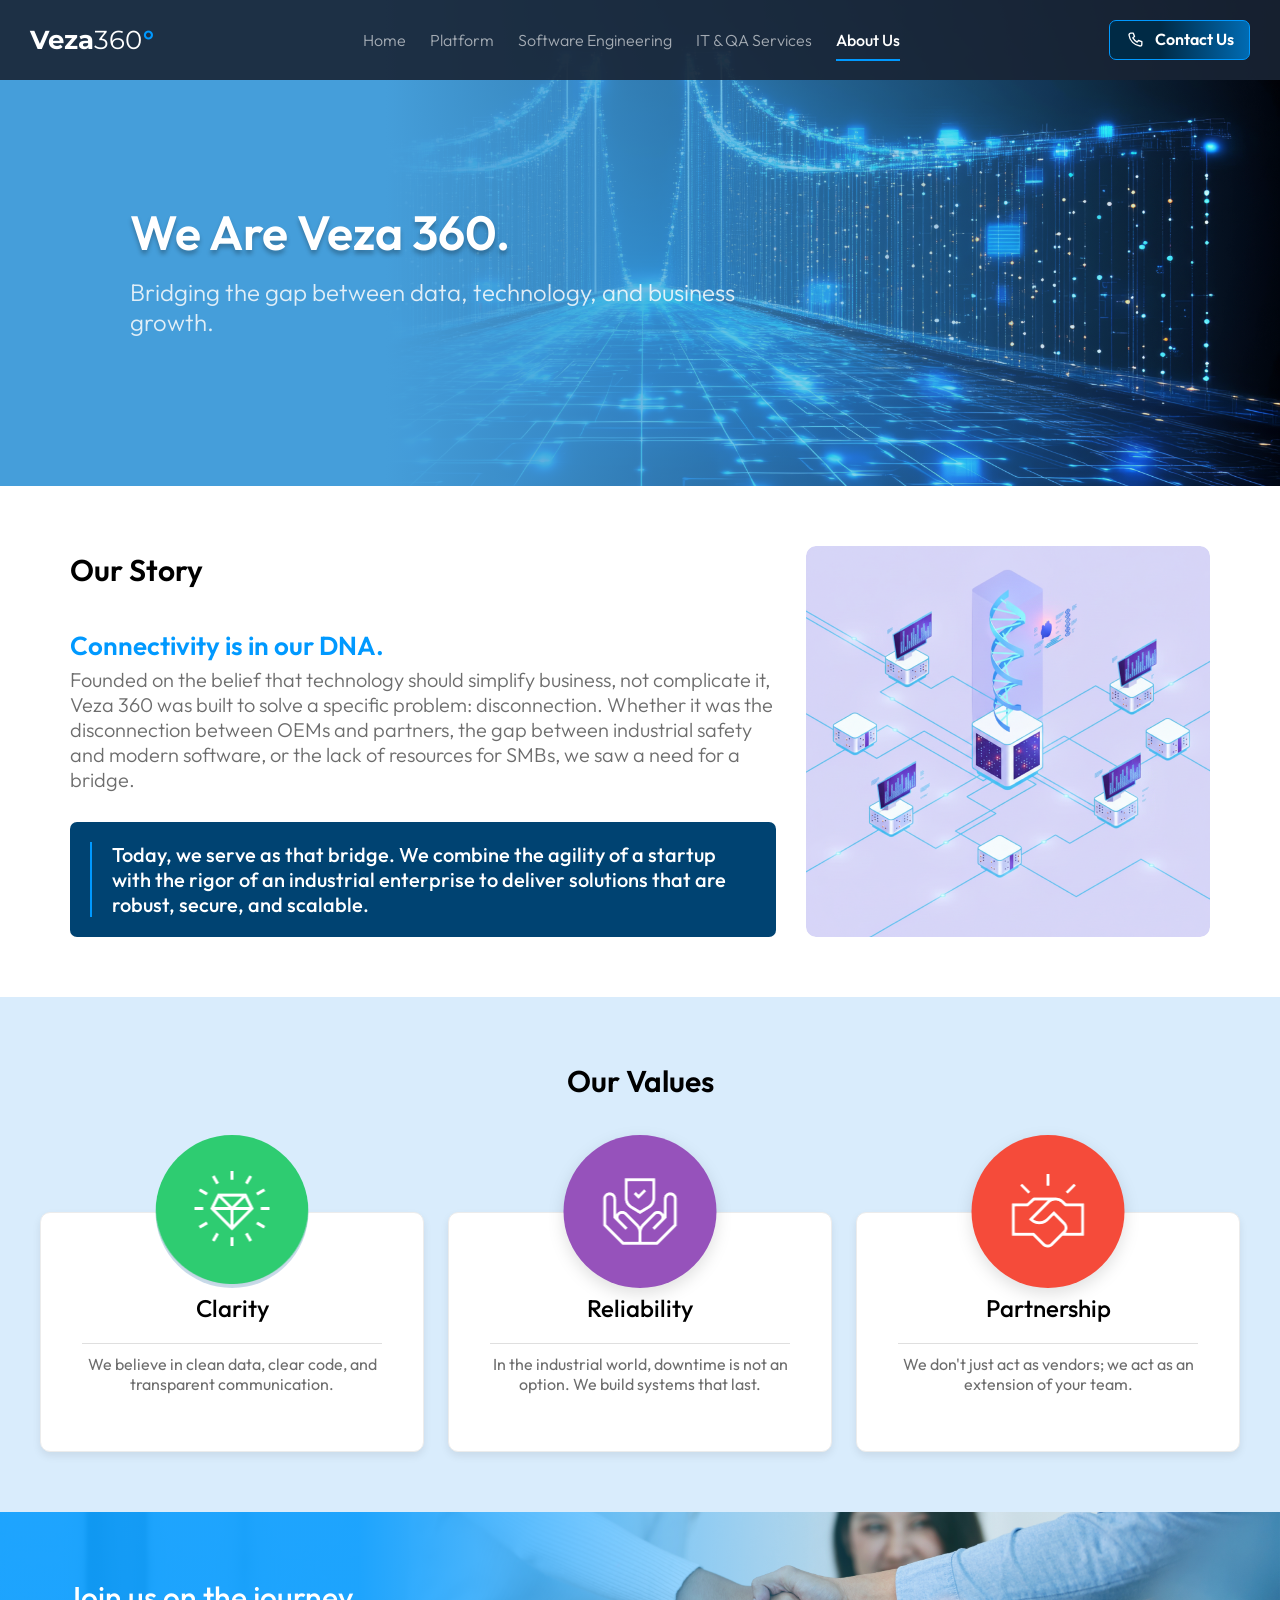
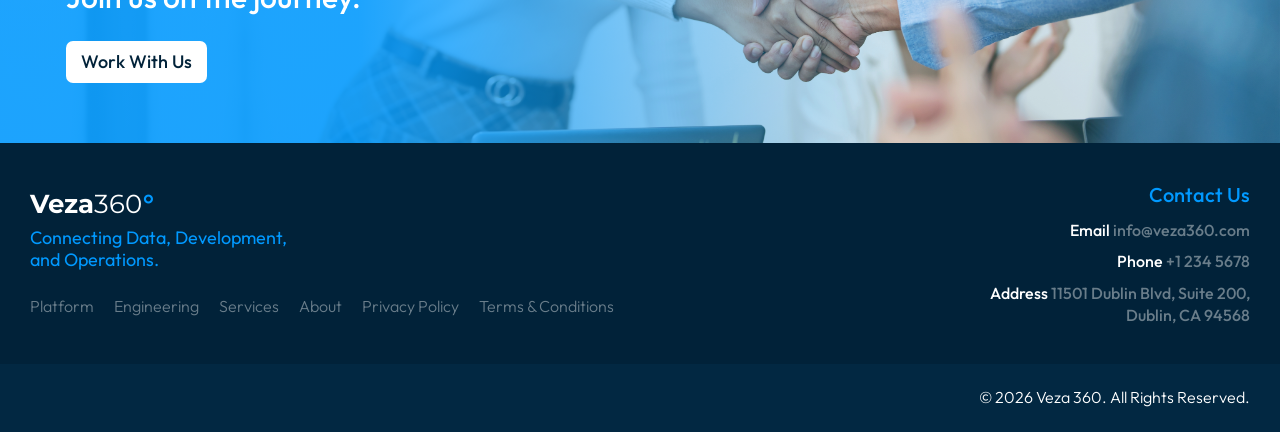
==== about.html @ e2269320 "Load Outfit and remove About icon mattes" ====
<!doctype html>
<html lang="en">
  <head>
    <meta charset="UTF-8" />
    <meta name="viewport" content="width=device-width, initial-scale=1.0" />
    <title>About Us — Veza 360</title>
    <link rel="preconnect" href="https://fonts.googleapis.com" />
    <link rel="preconnect" href="https://fonts.gstatic.com" crossorigin />
    <link href="https://fonts.googleapis.com/css2?family=Inter:wght@400&family=Montserrat:wght@400;700&family=Outfit:wght@300;400;500;600;700&display=swap" rel="stylesheet" />
    <link rel="stylesheet" href="styles.css?v=16" />
    <link rel="stylesheet" href="about-values.css" />
  </head>
  <body class="about-page">
    <svg width="0" height="0" aria-hidden="true" style="position: absolute">
      <filter id="value-icon-matte" color-interpolation-filters="sRGB">
        <feColorMatrix type="matrix" values="0 0 0 0 1  0 0 0 0 1  0 0 0 0 1  7.5 0 0 0 -6.5" />
      </filter>
    </svg>
    <header class="site-header">
      <div class="header-inner">
        <a class="brand" href="index.html#home" aria-label="Veza 360 home">Veza<span>360</span><b>°</b></a>
        <button class="menu-toggle" aria-label="Open navigation" aria-expanded="false"><span></span><span></span><span></span></button>
        <nav class="primary-nav" aria-label="Main navigation">
          <a href="index.html#home">Home</a><a href="platform.html">Platform</a><a href="engineering.html">Software Engineering</a><a href="it-qa.html">IT &amp; QA Services</a><a class="active" href="about.html" aria-current="page">About Us</a>
        </nav>
        <a class="header-contact" href="#about-contact"><svg class="phone-icon" viewBox="0 0 24 24" aria-hidden="true"><path d="M7 3.8h3l1.4 4-2 1.6a15 15 0 0 0 5.2 5.2l1.6-2 4 1.4v3c0 1.2-1 2.2-2.2 2.2A15.2 15.2 0 0 1 4.8 6c0-1.2 1-2.2 2.2-2.2Z" /></svg><span>Contact Us</span></a>
      </div>
    </header>
    <main>
      <section class="about-hero" aria-labelledby="about-title"><img src="assets/figma/about/hero.jpg" alt="" aria-hidden="true" /><div class="about-hero-inner"><h1 id="about-title">We Are Veza 360.</h1><p>Bridging the gap between data, technology, and business growth.</p></div></section>
      <section class="about-story" aria-labelledby="story-title"><div class="about-story-copy"><h2 id="story-title">Our Story</h2><h3>Connectivity is in our DNA.</h3><p>Founded on the belief that technology should simplify business, not complicate it, Veza 360 was built to solve a specific problem: disconnection. Whether it was the disconnection between OEMs and partners, the gap between industrial safety and modern software, or the lack of resources for SMBs, we saw a need for a bridge.</p><aside>Today, we serve as that bridge. We combine the agility of a startup with the rigor of an industrial enterprise to deliver solutions that are robust, secure, and scalable.</aside></div><img class="about-story-image" src="assets/figma/about/story.png" alt="Colleagues shaking hands in an office" /></section>
      <section class="about-values" aria-labelledby="values-title"><h2 id="values-title">Our Values</h2><div class="about-values-grid"><article class="about-value"><img src="assets/figma/about/clarity.png" alt="" aria-hidden="true" /><div><h3>Clarity</h3><p>We believe in clean data, clear code, and transparent communication.</p></div></article><article class="about-value"><span class="about-value-orb"><img src="assets/figma/about/reliability.png" alt="" aria-hidden="true" /></span><div><h3>Reliability</h3><p>In the industrial world, downtime is not an option. We build systems that last.</p></div></article><article class="about-value"><span class="about-value-orb"><img src="assets/figma/about/partnership.png" alt="" aria-hidden="true" /></span><div><h3>Partnership</h3><p>We don't just act as vendors; we act as an extension of your team.</p></div></article></div></section>
      <section class="about-contact" id="about-contact" aria-labelledby="about-contact-title"><div><h2 id="about-contact-title">Join us on the journey.</h2><a class="button button-light" href="mailto:info@veza360.com?subject=Work%20With%20Veza%20360">Work With Us</a></div></section>
    </main>
    <footer class="site-footer"><div class="footer-main"><div class="footer-brand-links"><div class="footer-brand-block"><a class="brand" href="index.html#home" aria-label="Veza 360 home">Veza<span>360</span><b>°</b></a><p>Connecting Data, Development,<br />and Operations.</p></div><nav class="footer-nav" aria-label="Footer navigation"><a href="platform.html">Platform</a><a href="engineering.html">Engineering</a><a href="it-qa.html">Services</a><a href="about.html" aria-current="page">About</a><a href="mailto:info@veza360.com?subject=Privacy%20Policy">Privacy Policy</a><a href="mailto:info@veza360.com?subject=Terms%20and%20Conditions">Terms &amp; Conditions</a></nav></div><address class="footer-contact"><h2>Contact Us</h2><a href="mailto:info@veza360.com"><span class="contact-label">Email</span> <span class="contact-value">info@veza360.com</span></a><a href="tel:+12345678"><span class="contact-label">Phone</span> <span class="contact-value">+1 234 5678</span></a><p><span class="contact-label">Address</span> <span class="contact-value">11501 Dublin Blvd, Suite 200,<br />Dublin, CA 94568</span></p></address></div><div class="copyright">© 2026 Veza 360. All Rights Reserved.</div></footer>
    <script src="script.js"></script>
  </body>
</html>
---- styles.css ----
:root {
  color-scheme: light;
  --brand-blue: #004372;
  --bright-blue: #0099ff;
  --navy: #192435;
  --footer: #012239;
  --footer-bottom: #022842;
  --ink: #000;
  --muted: #6d6d6d;
  --sky: #d9ecfc;
  --body-font: "Outfit", Arial, sans-serif;
  --logo-font: "Montserrat", Arial, sans-serif;
}

* {
  box-sizing: border-box;
}

html {
  scroll-behavior: smooth;
  scroll-padding-top: 96px;
}

body {
  margin: 0;
  color: var(--ink);
  background: #fff;
  font-family: var(--body-font);
  -webkit-font-smoothing: antialiased;
}

a {
  color: inherit;
  text-decoration: none;
}

button {
  font: inherit;
}

.content-container {
  width: min(1140px, calc(100% - 60px));
  margin-inline: auto;
}

.site-header {
  position: fixed;
  z-index: 5;
  inset: 0 0 auto;
  height: 80px;
  color: #fff;
  background: rgba(25, 36, 53, 0.9);
}

.header-inner {
  display: flex;
  width: 100%;
  height: 100%;
  align-items: center;
  justify-content: space-between;
  gap: 24px;
  padding: 0 30px;
}

.mobile-brand-group {
  display: contents;
}

.brand {
  display: inline-flex;
  flex: 0 0 auto;
  align-items: baseline;
  color: #fff;
  font-family: var(--logo-font);
  font-size: 26px;
  font-weight: 700;
  line-height: 1;
  white-space: nowrap;
}

.brand span {
  font-weight: 400;
}

.brand b {
  margin-left: 1px;
  color: var(--bright-blue);
  font-weight: 700;
}

.menu-toggle {
  display: none;
  align-items: center;
  justify-content: center;
  width: 24px;
  height: 24px;
  padding: 0;
  border: 0;
  background: transparent;
  cursor: pointer;
}

.menu-toggle img {
  display: block;
  width: 24px;
  height: 24px;
}

.primary-nav {
  display: flex;
  height: 100%;
  align-items: center;
  justify-content: center;
  gap: 24px;
  margin-inline: auto;
}

.primary-nav a {
  position: relative;
  display: flex;
  height: 100%;
  align-items: center;
  color: #fff;
  font-size: 16px;
  font-weight: 300;
  line-height: 1.26;
  letter-spacing: 0;
  white-space: nowrap;
}

.primary-nav a:not(.active) {
  opacity: 0.6;
}

.primary-nav a.active {
  font-weight: 500;
}

.primary-nav a.active::after {
  position: absolute;
  right: 0;
  bottom: 19px;
  left: 0;
  height: 2px;
  background: var(--bright-blue);
  content: "";
}

.header-contact {
  display: inline-flex;
  min-height: 40px;
  flex: 0 0 auto;
  align-items: center;
  justify-content: center;
  gap: 10px;
  padding: 9px 15px;
  border: 1px solid var(--bright-blue);
  border-radius: 7px;
  background: linear-gradient(90deg, #002a45 35.616%, #006bb3 100%);
  color: #fff;
  font-size: 16px;
  font-weight: 600;
  line-height: 1.2;
  white-space: nowrap;
}

.phone-icon {
  display: inline-block;
  width: 20px;
  height: 20px;
  flex: 0 0 20px;
  fill: none;
  stroke: currentColor;
  stroke-width: 1.6;
  stroke-linecap: round;
  stroke-linejoin: round;
}

.hero {
  position: relative;
  display: flex;
  min-height: 612px;
  align-items: center;
  overflow: hidden;
  background-color: #6dacd6;
  background-image: linear-gradient(to left, rgba(109, 172, 214, 0) 0%, #6dacd6 69.861%), url("assets/figma/cbeba.png");
  background-position: center;
  background-size: cover;
  color: #fff;
}

.hero-visual {
  position: absolute;
  z-index: 0;
  inset: 0;
  display: block;
  width: 100%;
  height: 100%;
  object-fit: cover;
  object-position: center;
}

.hero-inner {
  position: relative;
  z-index: 1;
  width: min(688px, calc(100% - 60px));
  margin-left: max(30px, 10.14vw);
  padding-top: 52px;
}

.hero h1 {
  max-width: 688px;
  margin: 0 0 18px;
  color: #fff;
  font-size: 48px;
  font-weight: 600;
  line-height: 1.2;
  text-shadow: 0 4px 4px rgba(0, 0, 0, 0.25);
}

.hero-copy {
  max-width: 688px;
  margin: 0;
  color: rgba(252, 252, 252, 0.85);
  font-size: 24px;
  font-weight: 300;
  line-height: 1.2;
}

.hero-actions {
  display: flex;
  align-items: flex-start;
  gap: 15px;
  margin-top: 30px;
}

.button {
  display: inline-flex;
  min-height: 42px;
  align-items: center;
  justify-content: center;
  padding: 9px 15px;
  border-radius: 7px;
  font-size: 20px;
  font-weight: 500;
  line-height: 1.2;
  text-align: center;
  white-space: nowrap;
}

.button-primary {
  background: var(--brand-blue);
  color: #fff;
}

.button-light {
  background: #fff;
  color: #012239;
}

.hero-actions .button,
.platform-hero .button {
  font-size: 18px;
}

.solutions {
  height: auto;
  padding: 60px 0;
  background: #fff;
}

.solutions h2,
.advantage h2,
.partners h2,
.contact-banner h2 {
  margin: 0;
  font-weight: 600;
}

.solutions h2 {
  margin-bottom: 30px;
  font-size: 30px;
  line-height: 1.2;
}

.solution-grid {
  display: grid;
  grid-template-columns: repeat(3, minmax(0, 1fr));
  gap: 24px;
}

.solution-card {
  display: flex;
  min-height: 244px;
  min-width: 0;
  height: auto;
  flex-direction: column;
  align-items: flex-start;
  padding: 25px;
  border: 1px solid #ececec;
  border-radius: 10px;
  background: #fff;
  box-shadow: 0 4px 4px rgba(0, 0, 0, 0.08);
}

.service-icon-art {
  display: block;
  width: 40px;
  height: 40px;
  flex: 0 0 40px;
}

.solution-card h3 {
  margin: 15px 0 10px;
  font-size: 20px;
  font-weight: 500;
  line-height: 1.2;
}

.solution-card p {
  flex: 1 0 auto;
  margin: 0;
  color: var(--muted);
  font-size: 16px;
  font-weight: 300;
  line-height: 1.25;
}

.card-link {
  display: inline-flex;
  min-height: 24px;
  align-items: center;
  gap: 5px;
  margin-top: 12px;
  font-size: 16px;
  font-weight: 600;
  line-height: 1.2;
}

.card-link img {
  display: block;
  width: 24px;
  height: 24px;
}

.advantage {
  min-height: 412px;
  height: auto;
  padding: 60px 0;
  background: var(--sky);
}

.advantage-intro {
  margin-bottom: 30px;
}

.advantage h2 {
  margin-bottom: 10px;
  font-size: 30px;
  line-height: 1.2;
}

.advantage-intro p {
  max-width: 1140px;
  margin: 0;
  padding-block: 10px;
  color: #627687;
  font-size: 20px;
  font-weight: 300;
  line-height: 1.25;
}

.advantage-grid {
  display: grid;
  grid-template-columns: repeat(2, minmax(0, 1fr));
  gap: 20px;
}

.advantage-card {
  display: flex;
  min-height: 150px;
  align-items: center;
  justify-content: space-between;
  gap: 20px;
  padding: 30px 40px;
  border-radius: 10px;
  background: #fff;
  box-shadow: 0 4px 8px rgba(0, 0, 0, 0.1);
}

.advantage-card-primary {
  background: var(--brand-blue);
  color: #fff;
}

.advantage-copy {
  min-width: 0;
  flex: 1 1 auto;
}

.advantage-card h3 {
  margin: 0 0 10px;
  font-size: 20px;
  font-weight: 500;
  line-height: 1.2;
}

.advantage-card p {
  margin: 0;
  padding-left: 20px;
  border-left: 2px solid var(--bright-blue);
  color: #a2a2a2;
  font-size: 18px;
  font-weight: 400;
  line-height: 1.25;
}

.advantage-card-primary p {
  color: #b5b5b5;
}

.advantage-art {
  display: block;
  width: 64px;
  height: 64px;
  flex: 0 0 64px;
}

.partners {
  height: 340px;
  padding: 60px 0;
  background: #fff;
}

.partners h2 {
  margin-bottom: 40px;
  font-size: 24px;
  line-height: 1.2;
  text-align: center;
}

.partner-grid {
  display: grid;
  grid-template-columns: repeat(5, 200px);
  grid-template-rows: repeat(2, 50px);
  grid-auto-flow: row;
  justify-content: center;
  gap: 24px;
}

.partner-column {
  display: contents;
}

.logo-slot {
  display: flex;
  width: 200px;
  height: 50px;
  align-items: center;
  justify-content: center;
  overflow: hidden;
}

.logo-slot > img {
  display: block;
  width: auto;
  height: auto;
  max-width: 200px;
  max-height: 50px;
  object-fit: contain;
}

.logo-slot .pipedrive-symbol {
  position: relative;
  display: inline-block;
  width: 26.2472px;
  height: 26.2472px;
  flex: 0 0 26.2472px;
  margin-right: 2px;
}

.pipedrive-piece {
  position: absolute;
  display: block;
  overflow: hidden;
}

.pipedrive-piece img {
  display: block;
  width: auto;
  height: auto;
  max-width: none;
}

.pipedrive-piece-one {
  inset: 0;
  background: #1b273d;
  -webkit-mask: url("assets/figma/3d6b1.svg") center / 26.2472px 26.2472px no-repeat;
  mask: url("assets/figma/3d6b1.svg") center / 26.2472px 26.2472px no-repeat;
}

.pipedrive-piece-one img {
  position: absolute;
  inset: 0;
}

.pipedrive-piece-two {
  top: 31.6%;
  left: 16.42%;
  width: 14.5821px;
  height: 18.563px;
  background: #1b273d;
  -webkit-mask: url("assets/figma/e313a.svg") center / 14.5821px 18.563px no-repeat;
  mask: url("assets/figma/e313a.svg") center / 14.5821px 18.563px no-repeat;
}

.pipedrive-piece-two img {
  position: absolute;
  inset: 0;
}

.contact-banner {
  position: relative;
  display: flex;
  height: 233px;
  align-items: center;
  overflow: hidden;
  background-color: #056fb9;
  background-image: linear-gradient(89.98deg, rgba(0, 153, 255, 0.9) 22.259%, rgba(0, 0, 0, 0) 99.996%), url("assets/figma/66fe8.png");
  background-position: center;
  background-size: cover;
  color: #fff;
}

.contact-banner .content-container {
  position: relative;
  z-index: 1;
}

.contact-banner h2 {
  margin-bottom: 20px;
  font-size: 30px;
  font-weight: 500;
  line-height: 1.2;
}

.contact-banner .button {
  min-height: 44px;
  font-size: 20px;
}

.site-footer {
  color: #fff;
  background: var(--footer);
}

.footer-main {
  display: flex;
  min-height: 221px;
  align-items: center;
  justify-content: space-between;
  gap: 48px;
  padding: 30px;
}

.footer-brand-links {
  display: flex;
  min-width: 0;
  flex: 1 1 auto;
  flex-direction: column;
  align-items: flex-start;
  justify-content: space-between;
  gap: 26px;
}

.footer-brand-block .brand {
  font-size: 26px;
}

.footer-brand-block p {
  margin: 10px 0 0;
  color: var(--bright-blue);
  font-size: 18px;
  font-weight: 400;
  line-height: 1.2;
}

.footer-nav {
  display: flex;
  flex-wrap: wrap;
  align-items: center;
  gap: 10px 20px;
}

.footer-nav a {
  color: rgba(255, 255, 255, 0.41);
  font-size: 16px;
  font-weight: 300;
  line-height: 1.2;
  white-space: nowrap;
}

.footer-contact {
  display: flex;
  width: 286px;
  flex: 0 0 286px;
  flex-direction: column;
  align-items: flex-end;
  gap: 10px;
  margin: 0;
  font-family: var(--body-font);
  font-size: 16px;
  font-weight: 500;
  font-style: normal;
  line-height: 1.35;
  text-align: right;
}

.footer-contact h2 {
  margin: 0 0 2px;
  color: var(--bright-blue);
  font-family: var(--body-font);
  font-size: 20px;
  font-weight: 500;
}

.footer-contact p {
  margin: 0;
}

.footer-contact .contact-value {
  color: #697d8a;
}

.copyright {
  display: flex;
  height: 68px;
  align-items: center;
  justify-content: flex-end;
  padding: 20px 30px;
  background: var(--footer-bottom);
  color: #fff;
  font-size: 16px;
  font-weight: 300;
  line-height: 1.2;
}

/* Platform page */
.platform-container {
  width: min(1148px, calc(100% - 60px));
  margin-inline: auto;
}

.platform-hero {
  display: flex;
  min-height: 486px;
  align-items: center;
  background-color: #459eda;
  background-image: linear-gradient(to left, rgba(69, 158, 218, 0) 0%, #459eda 69.861%), url("assets/figma/platform/hero.jpg");
  background-position: center;
  background-size: cover;
  color: #fff;
}

.platform-hero-inner {
  width: min(688px, calc(100% - 60px));
  margin-left: max(30px, 10.14vw);
  padding-top: 112px;
}

.platform-hero h1 {
  margin: 0 0 30px;
  color: #fff;
  font-size: 48px;
  font-weight: 600;
  line-height: 1.2;
  text-shadow: 0 4px 4px rgba(0, 0, 0, 0.25);
}

.platform-hero p {
  margin: 0 0 30px;
  color: rgba(252, 252, 252, 0.85);
  font-size: 24px;
  font-weight: 300;
  line-height: 1.2;
}

.platform-challenge {
  display: grid;
  min-height: 382px;
  grid-template-columns: minmax(0, 448px) minmax(0, 1fr);
  align-items: center;
  gap: 50px;
  padding: 50px max(30px, calc((100% - 1148px) / 2));
  background: var(--sky);
}

.challenge-card {
  position: relative;
  display: flex;
  min-height: 282px;
  align-items: flex-end;
  overflow: hidden;
  border-radius: 10px;
  padding: 30px;
  isolation: isolate;
}

.challenge-card::after {
  position: absolute;
  z-index: -1;
  inset: 0;
  background: linear-gradient(240deg, rgba(0, 0, 0, 0), #01233a 76%);
  content: "";
}

.challenge-card > img {
  position: absolute;
  z-index: -2;
  inset: 0;
  width: 100%;
  height: 100%;
  object-fit: cover;
}

.challenge-overlay h2,
.solution-copy h2 {
  margin: 0 0 10px;
  font-size: 24px;
  font-weight: 600;
  line-height: 1.2;
}

.challenge-overlay p {
  max-width: 348px;
  margin: 0;
  border-left: 2px solid var(--bright-blue);
  padding: 4px 0 4px 20px;
  color: #d1d1d1;
  font-size: 20px;
  font-weight: 300;
  line-height: 1.25;
}

.challenge-overlay h2 {
  color: #fff;
}

.solution-copy h2 {
  font-size: 30px;
}

.solution-copy p {
  margin: 0;
  color: #627687;
  font-size: 24px;
  font-weight: 300;
  line-height: 1.25;
}

.platform-features {
  min-height: 443px;
  padding: 60px 0;
  background: #fff;
}

.platform-features h2,
.platform-audience h2 {
  margin: 0 0 30px;
  font-size: 30px;
  font-weight: 600;
  line-height: 1.2;
}

.feature-grid {
  display: grid;
  grid-template-columns: repeat(4, minmax(0, 1fr));
}

.feature-card {
  display: flex;
  min-height: 258px;
  flex-direction: column;
  align-items: center;
  padding: 14px 28px 20px;
  text-align: center;
}

.feature-card + .feature-card {
  border-left: 1px solid #d7d7d7;
}

.feature-icon {
  display: block;
  width: 40px;
  height: 40px;
  margin-bottom: 10px;
  object-fit: contain;
}

.feature-card h3 {
  margin: 0 0 10px;
  font-size: 20px;
  font-weight: 500;
  line-height: 1.2;
}

.feature-card p {
  margin: 0;
  color: var(--muted);
  font-size: 16px;
  font-weight: 300;
  line-height: 1.35;
}

.platform-audience {
  min-height: 592px;
  padding: 60px 0;
  background: var(--sky);
}

.audience-grid {
  display: grid;
  grid-template-columns: repeat(2, minmax(0, 1fr));
  gap: 20px;
}

.audience-card {
  overflow: hidden;
  border-radius: 10px;
  background: #fff;
}

.audience-image {
  position: relative;
  height: 300px;
  overflow: hidden;
  background: #55758d;
}

.audience-image::after {
  position: absolute;
  inset: 0;
  background: linear-gradient(to bottom, transparent 54.711%, #012239 100%);
  content: "";
}

.audience-image img {
  width: 100%;
  height: 100%;
  object-fit: cover;
}

.audience-image h3 {
  position: absolute;
  z-index: 1;
  right: 24px;
  bottom: 20px;
  left: 24px;
  display: flex;
  align-items: center;
  gap: 12px;
  margin: 0;
  color: #fff;
  font-size: 24px;
  font-weight: 500;
}

.audience-card:nth-child(2) .audience-image h3 {
  font-size: 26px;
}

.audience-image .audience-icon {
  display: block;
  width: 40px;
  height: 40px;
  flex: 0 0 40px;
  object-fit: contain;
}

.audience-card > p {
  min-height: 96px;
  margin: 0;
  padding: 22px 26px;
  color: #6d6d6d;
  font-size: 20px;
  font-weight: 500;
  line-height: 1.3;
}

.platform-testimonial {
  position: relative;
  display: grid;
  height: 351px;
  min-height: 351px;
  grid-template-columns: 150px minmax(0, 960px);
  grid-template-rows: 150px 11px;
  align-content: center;
  justify-content: center;
  column-gap: 30px;
  row-gap: 30px;
  padding: 80px 30px;
  background: #fff;
}

.testimonial-portrait {
  display: block;
  width: 150px;
  height: 150px;
  grid-column: 1;
  grid-row: 1;
  border-radius: 50%;
  object-fit: cover;
}

.testimonial-content {
  min-width: 0;
  grid-column: 2;
  grid-row: 1;
  align-self: center;
}

.testimonial-quote {
  position: absolute;
  top: 0;
  right: max(30px, calc((100% - 1134px) / 2));
  display: block;
  width: 91px;
  height: 84px;
}

.testimonial-content blockquote {
  margin: 0;
  padding: 10px 0;
  color: #6d6d6d;
  font-size: 24px;
  font-weight: 300;
  line-height: normal;
}

.testimonial-attribution {
  margin: 0;
  padding: 5px 0;
  color: #000;
  font-size: 24px;
  font-weight: 600;
  line-height: normal;
}

.testimonial-dots {
  display: block;
  width: 74px;
  height: 11px;
  grid-column: 1 / -1;
  grid-row: 2;
  justify-self: center;
}

.platform-demo {
  display: flex;
  min-height: 233px;
  align-items: center;
  background-color: #056fb9;
  background-image: linear-gradient(89.973deg, rgba(0, 153, 255, 0.9) 26.321%, rgba(0, 0, 0, 0) 99.996%), url("assets/figma/platform/demo-cta.jpg");
  background-position: center;
  background-size: cover;
  color: #fff;
}

.platform-demo-content {
  width: min(1148px, calc(100% - 60px));
  margin-inline: auto;
}

.platform-demo h2 {
  margin: 0 0 20px;
  font-size: 30px;
  font-weight: 500;
  line-height: 1.2;
}

@media (max-width: 1100px) and (min-width: 761px) {
  .platform-challenge {
    gap: 32px;
    padding-inline: 40px;
  }

  .platform-container,
  .platform-demo-content {
    width: calc(100% - 48px);
  }

  .platform-testimonial {
    height: auto;
    min-height: 351px;
    grid-template-columns: 120px minmax(0, 1fr);
    grid-template-rows: auto 11px;
    column-gap: 24px;
    padding-block: 70px;
  }

  .testimonial-portrait {
    width: 120px;
    height: 120px;
  }

  .testimonial-content blockquote,
  .testimonial-attribution {
    font-size: 20px;
  }

  .feature-card {
    padding-inline: 18px;
  }
}

@media (max-width: 760px) {
  .platform-hero {
    min-height: 560px;
    align-items: flex-end;
    background-position: 58% center;
  }

  .platform-hero-inner {
    width: calc(100% - 40px);
    margin: 0 20px;
    padding: 0 0 50px;
  }

  .platform-hero h1 {
    margin-bottom: 10px;
    font-size: 44px;
    line-height: 1.12;
  }

  .platform-hero p {
    margin-bottom: 24px;
    font-size: 18px;
    line-height: 1.25;
  }

  .platform-challenge {
    grid-template-columns: 1fr;
    gap: 26px;
    padding: 40px 20px;
  }

  .challenge-card {
    min-height: 240px;
    padding: 24px;
  }

  .challenge-overlay p {
    font-size: 18px;
  }

  .solution-copy h2 {
    font-size: 28px;
  }

  .solution-copy p {
    font-size: 20px;
  }

  .platform-container,
  .platform-demo-content {
    width: calc(100% - 40px);
  }

  .platform-features,
  .platform-audience {
    min-height: 0;
    padding: 40px 0;
  }

  .platform-features h2,
  .platform-audience h2 {
    margin-bottom: 20px;
    font-size: 28px;
  }

  .feature-grid {
    grid-template-columns: 1fr;
  }

  .feature-card {
    min-height: 0;
    padding: 22px 12px 26px;
  }

  .feature-card + .feature-card {
    border-top: 1px solid #d7d7d7;
    border-left: 0;
  }

  .feature-card p {
    max-width: 380px;
  }

  .audience-grid {
    grid-template-columns: 1fr;
    gap: 20px;
  }

  .audience-image {
    height: 230px;
  }

  .audience-image h3 {
    right: 18px;
    bottom: 16px;
    left: 18px;
  }

  .audience-card > p {
    font-size: 18px;
    font-weight: 400;
  }

  .audience-card > p {
    min-height: 0;
    padding: 18px 20px;
    font-size: 18px;
  }

  .platform-testimonial {
    display: flex;
    height: auto;
    min-height: 0;
    flex-direction: column;
    gap: 24px;
    padding: 48px 30px 40px;
    text-align: center;
  }

  .testimonial-portrait {
    width: 120px;
    height: 120px;
    flex-basis: 120px;
  }

  .testimonial-content {
    width: 100%;
  }

  .testimonial-quote {
    top: 16px;
    right: 24px;
  }

  .testimonial-content blockquote,
  .testimonial-attribution {
    font-size: 20px;
  }

  .testimonial-dots {
    align-self: center;
    margin-top: 0;
  }

  .platform-demo {
    min-height: 220px;
    padding: 45px 0;
    background-position: center;
  }

  .platform-demo h2 {
    max-width: 340px;
    font-size: 30px;
  }
}

@media (prefers-reduced-motion: reduce) {
  .platform-page *,
  .platform-page *::before,
  .platform-page *::after {
    scroll-behavior: auto !important;
  }
}

/* Final IT & QA mobile type scale, kept after legacy page rules. */
@media (max-width: 700px) {
  .itqa-page .itqa-hero h1 { max-width: 360px; font-size: 44px; line-height: 1.05; }
  .itqa-page .itqa-hero p { max-width: 360px; font-size: 18px; line-height: 1.25; }
  .itqa-page .itqa-hero-button { min-height: 42px; padding: 10px 15px; font-size: 18px; }
  .itqa-page .itqa-services h2 { margin-bottom: 30px; font-size: 30px; }
  .itqa-page .itqa-service-image { height: 220px; padding: 20px; }
  .itqa-page .itqa-service-image h3 { font-size: 20px; }
  .itqa-page .itqa-service-body { padding: 20px; }
  .itqa-page .itqa-lead { margin-bottom: 20px; font-size: 16px; line-height: 1.25; }
  .itqa-page .itqa-service-body h4 { margin-bottom: 10px; font-size: 18px; }
  .itqa-page .itqa-handles,.itqa-page .itqa-tests { gap: 10px; }
  .itqa-page .itqa-handle,.itqa-page .itqa-test { gap: 10px; padding: 14px; border-radius: 7px; }
  .itqa-page .itqa-handle>img { width: 28px; height: 28px; flex-basis: 28px; }
  .itqa-page .itqa-handle h5,.itqa-page .itqa-test h5 { margin-bottom: 4px; font-size: 16px; }
  .itqa-page .itqa-handle p,.itqa-page .itqa-test p { font-size: 12px; line-height: 1.25; }
  .itqa-page .itqa-test-icon { width: 28px; height: 28px; flex-basis: 28px; font-size: 0; line-height: normal; }
  .itqa-page .itqa-contact h2 { font-size: 30px; }
  .itqa-page .itqa-contact .button { font-size: 18px; }
}

/* IT & QA visual corrections */
.itqa-testimonial.platform-testimonial {
  display: grid;
  height: 351px;
  min-height: 351px;
  grid-template-columns: 150px minmax(0, 960px);
  grid-template-rows: 150px 11px;
  align-content: center;
  justify-content: center;
  column-gap: 30px;
  row-gap: 30px;
  padding: 80px 30px;
  background: var(--sky);
}

.itqa-testimonial.platform-testimonial .testimonial-content blockquote,
.itqa-testimonial.platform-testimonial .testimonial-attribution {
  font-family: var(--body-font);
}

@media (max-width: 700px) {
  .itqa-hero h1 { max-width: 360px; font-size: 44px; line-height: 1.05; }
  .itqa-hero p { max-width: 360px; font-size: 18px; line-height: 1.25; }
  .itqa-hero-button { min-height: 42px; padding: 10px 15px; font-size: 18px; }
  .itqa-services h2 { margin-bottom: 30px; font-size: 30px; }
  .itqa-service-image { height: 220px; padding: 20px; }
  .itqa-service-image h3 { font-size: 20px; }
  .itqa-service-body { padding: 20px; }
  .itqa-lead { margin-bottom: 20px; font-size: 16px; line-height: 1.25; }
  .itqa-service-body h4 { margin-bottom: 10px; font-size: 18px; }
  .itqa-handles,.itqa-tests { gap: 10px; }
  .itqa-handle,.itqa-test { gap: 10px; padding: 14px; border-radius: 7px; }
  .itqa-handle>img,.itqa-icon { width: 28px; height: 28px; flex-basis: 28px; }
  .itqa-handle h5,.itqa-test h5 { margin-bottom: 4px; font-size: 16px; }
  .itqa-handle p,.itqa-test p { font-size: 12px; line-height: 1.25; }
  .itqa-test-icon { width: 28px; height: 28px; flex-basis: 28px; font-size: 0; line-height: normal; }
  .itqa-testimonial.platform-testimonial { display: flex; height: auto; min-height: 0; flex-direction: column; gap: 24px; padding: 48px 30px 40px; text-align: center; }
  .itqa-testimonial.platform-testimonial .testimonial-portrait { width: 120px; height: 120px; flex-basis: 120px; }
  .itqa-testimonial.platform-testimonial .testimonial-content { width: 100%; }
  .itqa-testimonial.platform-testimonial .testimonial-quote { top: 16px; right: 24px; }
  .itqa-testimonial.platform-testimonial .testimonial-content blockquote,
  .itqa-testimonial.platform-testimonial .testimonial-attribution { font-size: 20px; }
  .itqa-contact h2 { font-size: 30px; }
  .itqa-contact .button { font-size: 18px; }
}

/* About Us page */
.about-hero{position:relative;min-height:486px;overflow:hidden;background:#459eda;color:#fff}.about-hero>img{position:absolute;inset:0;width:100%;height:100%;object-fit:cover}.about-hero::after{position:absolute;inset:0;background:linear-gradient(to left,rgba(69,158,218,0) 0%,#459eda 69.861%);content:""}.about-hero-inner{position:relative;z-index:1;width:min(688px,calc(100% - 60px));margin-left:max(30px,10.14vw);padding-top:197px}.about-hero h1{margin:0;padding:5px 0;font-size:48px;font-weight:600;line-height:normal;text-shadow:0 4px 4px rgba(0,0,0,.25)}.about-hero p{margin:0;padding:10px 0;color:rgba(252,252,252,.85);font-size:24px;font-weight:300;line-height:normal}.about-story{display:grid;grid-template-columns:minmax(0,706px) 404px;gap:30px;padding:60px max(30px,calc((100% - 1140px)/2));background:#fff}.about-story-copy h2,.about-values>h2{margin:0 0 30px;padding:5px 0;font-size:30px;font-weight:600;line-height:normal}.about-story h3{margin:0;padding:5px 0;color:#0099ff;font-size:26px;font-weight:600;line-height:normal}.about-story-copy>p{margin:0;color:#6d6d6d;font-size:20px;font-weight:300;line-height:1.25}.about-story aside{margin-top:30px;padding:20px;border-radius:7px;background:#004372;color:#fff;font-size:20px;font-weight:500;line-height:1.25}.about-story aside::before{float:left;width:2px;height:75px;margin-right:20px;background:#0099ff;content:""}.about-story-image{width:404px;height:391px;border-radius:10px;object-fit:cover}.about-values{padding:60px max(30px,calc((100% - 1200px)/2));background:#d9ecfc}.about-values>h2{text-align:center}.about-values-grid{display:grid;grid-template-columns:repeat(3,1fr);gap:24px}.about-value{position:relative;padding-top:77px;text-align:center}.about-value>div{height:240px;padding:80px 41px 20px;border:1px solid #ececec;border-radius:10px;background:#fff;box-shadow:0 4px 8px rgba(0,0,0,.08)}.about-value>img,.about-value-orb{position:absolute;z-index:1;top:0;left:50%;width:153px;height:153px;transform:translateX(-50%)}.about-value>img{width:193px;height:193px;top:-20px}.about-value-orb{display:grid;place-items:center;border-radius:50%;background:radial-gradient(circle at 45% 35%,#128dff,#004372)}.about-value-orb img{width:75px;height:75px}.about-value h3{margin:0;padding-bottom:20px;border-bottom:1px solid #dfdfdf;font-size:24px;font-weight:500}.about-value p{margin:10px 0 0;color:#6d6d6d;font-size:16px;line-height:1.25}.about-contact{position:relative;display:flex;min-height:231px;align-items:center;padding:60px max(30px,calc((100% - 1148px)/2));overflow:hidden;background:#0099ff;color:#fff}.about-contact::before{position:absolute;inset:0;background:linear-gradient(90deg,rgba(0,153,255,.88) 28%,rgba(0,153,255,.1) 70%),url("assets/figma/about/cta.jpg") center/cover;content:""}.about-contact>div{position:relative;z-index:1}.about-contact h2{margin:0 0 20px;padding:5px 0;font-size:30px;font-weight:500}.about-contact .button{font-size:18px}
@media (max-width:700px){.about-hero{min-height:317px}.about-hero-inner{width:calc(100% - 40px);margin-left:20px;padding-top:126px}.about-hero h1{font-size:44px;line-height:1.05}.about-hero p{font-size:22px;line-height:1.25}.about-story{grid-template-columns:1fr;gap:30px;padding:40px 20px}.about-story-copy h2{margin-bottom:30px}.about-story h3{font-size:26px}.about-story-copy>p{font-size:20px;line-height:1.25}.about-story aside{margin-top:30px;font-size:20px}.about-story-image{width:100%;height:366px}.about-values{padding:40px 22px}.about-values-grid{grid-template-columns:1fr;gap:24px}.about-value{height:317px}.about-contact{min-height:231px;padding:60px 20px}.about-contact h2{font-size:30px}.about-contact .button{font-size:18px}}

/* IT & QA Services page */
.itqa-hero { position:relative; min-height:486px; overflow:hidden; color:#fff; background:#459eda; }
.itqa-hero>img { position:absolute; inset:0; width:100%; height:100%; object-fit:cover; }
.itqa-hero::after { position:absolute; inset:0; background:linear-gradient(to left,rgba(69,158,218,0) 0%,#459eda 69.861%); content:""; }
.itqa-hero-inner { position:relative; z-index:1; display:flex; width:min(688px,calc(100% - 60px)); flex-direction:column; align-items:flex-start; gap:30px; margin-left:max(30px,10.14vw); padding-top:126px; }
.itqa-hero h1 { max-width:688px; margin:0; padding:5px 0; font-size:48px; font-weight:600; line-height:normal; text-shadow:0 4px 4px rgba(0,0,0,.25); }
.itqa-hero p { margin:0; padding:10px 0; color:rgba(252,252,252,.85); font-size:24px; font-weight:300; line-height:normal; }
.itqa-hero-button { min-height:42px; padding:10px 15px; font-size:18px; }
.itqa-container { width:min(1140px,calc(100% - 60px)); margin:auto; }
.itqa-services { padding:60px 0; }
.itqa-services h2 { margin:0 0 30px; padding:5px 0; font-size:30px; font-weight:600; line-height:normal; }
.itqa-service-grid { display:grid; grid-template-columns:repeat(2,minmax(0,1fr)); gap:30px; }
.itqa-service { overflow:hidden; border-radius:10px; }
.itqa-service-image { position:relative; display:flex; height:300px; align-items:end; padding:30px; overflow:hidden; color:#fff; }
.itqa-service-image::after { position:absolute; inset:0; background:linear-gradient(180deg,rgba(92,92,92,0) 35%,#000 95%); content:""; }
.itqa-service-image img { position:absolute; inset:0; width:100%; height:100%; object-fit:cover; }
.itqa-service-image h3 { position:relative; z-index:1; margin:0; font-size:24px; font-weight:600; line-height:normal; }
.itqa-service-body { min-height:592px; padding:30px; }
.itqa-service-it .itqa-service-body { background:var(--bright-blue); color:#fff; }
.itqa-service-qa .itqa-service-body { background:var(--sky); }
.itqa-lead { min-height:55px; margin:0 0 25px; font-size:18px; font-weight:400; line-height:normal; }
.itqa-service-body h4 { margin:0 0 10px; font-size:22px; font-weight:600; line-height:normal; }
.itqa-handles,.itqa-tests { display:grid; gap:10px; }
.itqa-handle,.itqa-test { display:flex; align-items:flex-start; gap:15px; padding:20px; border-radius:7px; }
.itqa-handle { min-height:88px; background:var(--brand-blue); }
.itqa-handle>img,.itqa-icon { display:block; width:36px; height:36px; flex:0 0 36px; object-fit:contain; color:#09f; }
.itqa-icon { border:1.5px solid currentColor; border-radius:2px; font-size:25px; line-height:32px; text-align:center; }
.itqa-handle h5,.itqa-test h5 { margin:0 0 5px; font-size:20px; font-weight:500; line-height:normal; }
.itqa-handle p,.itqa-test p { margin:0; color:#b5b5b5; font-size:16px; font-weight:300; line-height:normal; }
.itqa-test { min-height:88px; background:#fff; }
.itqa-test-icon { display:block; width:36px; flex:0 0 36px; color:#09f; font-size:29px; line-height:33px; text-align:center; }
.itqa-testimonial { position:relative; padding:60px 0; overflow:hidden; background:var(--sky); }
.itqa-testimonial-inner { position:relative; display:flex; width:min(1140px,calc(100% - 60px)); align-items:center; gap:30px; margin:auto; padding:40px 0 35px; }
.itqa-testimonial > .testimonial-portrait { width:150px; height:150px; border-radius:50%; object-fit:cover; }
.itqa-testimonial blockquote { max-width:805px; margin:0 0 10px; color:var(--muted); font-size:24px; font-weight:300; line-height:normal; }
.itqa-testimonial p { margin:0; font-size:22px; font-weight:600; }
.itqa-quotes { position:absolute; right:6%; top:-74px; color:rgba(255,255,255,.5); font-family:Georgia,serif; font-size:220px; line-height:1; }
.itqa-dots { position:absolute; bottom:0; left:50%; display:flex; gap:10px; transform:translateX(-50%); }
.itqa-dots i { width:11px; height:11px; border-radius:50%; background:#d9d9d9; }.itqa-dots i:first-child { background:#09f; }
.itqa-contact { position:relative; display:flex; min-height:240px; align-items:center; overflow:hidden; padding:60px max(30px,10.14vw); background:#0099ff; color:#fff; }
.itqa-contact::before { position:absolute; inset:0; background:linear-gradient(90deg,rgba(0,153,255,.9) 26%,rgba(0,0,0,0) 100%),url("assets/figma/it-qa/contact-cta.png") center/cover; content:""; }
.itqa-contact>div { position:relative; z-index:1; }.itqa-contact h2 { margin:0 0 20px; font-size:30px; font-weight:500; line-height:normal; }.itqa-contact .button { font-size:18px; }

@media (max-width: 700px) {
  .itqa-hero { min-height:322px; }.itqa-hero::after { background:linear-gradient(to left,rgba(69,158,218,0),#459eda 69.861%); }.itqa-hero-inner { width:calc(100% - 40px); gap:20px; margin-left:20px; padding-top:104px; }.itqa-hero h1 { max-width:285px; font-size:32px; line-height:1.02; }.itqa-hero p { max-width:300px; font-size:14px; }.itqa-hero-button { min-height:32px; padding:7px 10px; font-size:12px; }
  .itqa-container { width:calc(100% - 40px); }.itqa-services { padding:30px 0; }.itqa-services h2 { margin-bottom:20px; font-size:20px; }.itqa-service-grid { grid-template-columns:1fr; gap:10px; }.itqa-service-image { height:160px; padding:15px; }.itqa-service-image h3 { font-size:14px; }.itqa-service-body { min-height:0; padding:15px; }.itqa-lead { min-height:0; margin-bottom:15px; font-size:12px; }.itqa-service-body h4 { margin-bottom:8px; font-size:14px; }.itqa-handles,.itqa-tests { gap:6px; }.itqa-handle,.itqa-test { min-height:0; gap:8px; padding:10px; border-radius:4px; }.itqa-handle>img,.itqa-icon { width:20px; height:20px; flex-basis:20px; }.itqa-icon { font-size:14px; line-height:18px; }.itqa-handle h5,.itqa-test h5 { margin-bottom:3px; font-size:12px; }.itqa-handle p,.itqa-test p { font-size:9px; }.itqa-test-icon { width:20px; flex-basis:20px; font-size:17px; line-height:18px; }
  .itqa-testimonial { padding:30px 0; }.itqa-testimonial-inner { width:calc(100% - 40px); flex-direction:column; align-items:flex-start; gap:15px; padding:25px 0 35px; }.itqa-testimonial > .testimonial-portrait { width:75px; height:75px; }.itqa-testimonial blockquote { font-size:14px; }.itqa-testimonial p { font-size:14px; }.itqa-quotes { top:-34px; right:10%; font-size:100px; }.itqa-dots { gap:6px; }.itqa-dots i { width:7px; height:7px; }
  .itqa-contact { min-height:212px; padding:40px 20px; }.itqa-contact h2 { margin-bottom:20px; font-size:20px; }.itqa-contact .button { font-size:12px; }
}

@media (max-width: 1100px) and (min-width: 761px) {
  .header-inner {
    gap: 18px;
    padding-inline: 24px;
  }

  .primary-nav {
    gap: 14px;
  }

  .primary-nav a {
    font-size: 14px;
  }

  .header-contact {
    gap: 7px;
    padding-inline: 10px;
    font-size: 14px;
  }

  .content-container {
    width: calc(100% - 48px);
  }

  .hero-inner {
    margin-left: 6%;
  }

  .partner-grid {
    grid-template-columns: repeat(5, minmax(0, 1fr));
  }

  .logo-slot {
    width: 100%;
  }

  .logo-slot > img {
    max-width: 100%;
  }
}

@media (max-width: 760px) {
  html {
    scroll-padding-top: 96px;
  }

  .content-container {
    width: calc(100% - 40px);
  }

  .site-header {
    height: 80px;
    background: #192435;
  }

  .header-inner {
    justify-content: space-between;
    gap: 10px;
    padding-inline: 20px;
  }

  .mobile-brand-group {
    display: flex;
    min-width: 0;
    align-items: center;
    gap: 5px;
  }

  .menu-toggle {
    display: inline-flex;
  }

  .brand {
    font-size: 26px;
  }

  .primary-nav {
    position: absolute;
    top: 80px;
    right: 0;
    left: 0;
    display: none;
    height: auto;
    flex-direction: column;
    align-items: stretch;
    gap: 0;
    margin: 0;
    padding: 8px 20px 18px;
    background: #192435;
    box-shadow: 0 12px 20px rgba(0, 0, 0, 0.18);
  }

  .primary-nav.open {
    display: flex;
  }

  .primary-nav a {
    height: auto;
    min-height: 44px;
    font-size: 16px;
  }

  .primary-nav a.active::after {
    right: auto;
    bottom: 2px;
    width: 28px;
  }

  .header-contact {
    min-height: 40px;
    gap: 8px;
    padding: 8px 12px;
    font-size: 16px;
  }

  .phone-icon {
    width: 20px;
    height: 20px;
    flex-basis: 20px;
  }

  .hero {
    height: 600px;
    min-height: 600px;
    align-items: flex-end;
    background-position: center;
    background-size: cover;
  }

  .hero-inner {
    width: calc(100% - 40px);
    margin: 0 20px;
    padding: 0 0 50px;
  }

  .hero h1 {
    margin-bottom: 10px;
    font-size: 44px;
    line-height: 1.12;
  }

  .hero-copy {
    font-size: 18px;
    line-height: 1.25;
  }

  .hero-actions {
    gap: 15px;
    margin-top: 30px;
  }

  .button {
    min-width: 0;
    min-height: 42px;
    padding-inline: 15px;
    font-size: 18px;
  }

  .card-link {
    font-weight: 500;
  }

  .hero-actions .button {
    flex: 1 1 0;
  }

  .solutions {
    height: auto;
    padding: 40px 0;
  }

  .solutions h2 {
    max-width: 320px;
    margin-bottom: 30px;
    font-size: 30px;
    line-height: 1.15;
  }

  .solution-grid {
    grid-template-columns: 1fr;
    gap: 24px;
  }

  .solution-card {
    min-height: 244px;
    height: auto;
    padding: 25px;
  }

  .solution-card h3 {
    margin-top: 15px;
  }

  .advantage {
    height: auto;
    padding: 40px 0;
  }

  .advantage-intro {
    margin-bottom: 30px;
  }

  .advantage h2 {
    margin-bottom: 0;
    font-size: 30px;
    line-height: 1.2;
  }

  .advantage-intro p {
    padding-block: 10px;
    font-size: 20px;
    line-height: 1.25;
  }

  .advantage-grid {
    grid-template-columns: 1fr;
    gap: 20px;
  }

  .advantage-card {
    min-height: 150px;
    padding: 30px 40px;
  }

  .partners {
    height: auto;
    padding: 40px 0;
  }

  .partners h2 {
    margin-bottom: 40px;
    font-size: 24px;
  }

  .partner-grid {
    grid-template-columns: repeat(2, minmax(0, 1fr));
    grid-template-rows: repeat(5, 50px);
    grid-auto-flow: column;
    justify-items: center;
    column-gap: 12px;
    row-gap: 24px;
  }

  .logo-slot {
    width: 100%;
    max-width: 200px;
  }

  .logo-slot > img {
    max-width: 100%;
  }

  .contact-banner {
    height: auto;
    min-height: 220px;
    padding: 60px 0;
    background-position: center;
  }

  .contact-banner h2 {
    max-width: 340px;
    margin-bottom: 20px;
    font-size: 30px;
    font-weight: 500;
    line-height: 1.2;
  }

  .contact-banner .button {
    min-height: 44px;
    font-size: 18px;
  }

  .footer-main {
    min-height: 0;
    flex-direction: column;
    align-items: stretch;
    justify-content: flex-start;
    gap: 30px;
    padding: 30px 20px;
  }

  .footer-brand-links {
    gap: 30px;
  }

  .footer-brand-block p {
    width: 283px;
    font-size: 18px;
  }

  .footer-nav {
    flex-direction: column;
    align-items: flex-start;
    gap: 0;
  }

  .footer-nav a {
    min-height: 40px;
    padding: 10px 0;
    font-size: 18px;
    font-weight: 400;
  }

  .footer-contact {
    width: 100%;
    min-height: 161px;
    flex: 0 0 auto;
    align-items: flex-start;
    gap: 10px;
    font-family: "Inter", Arial, sans-serif;
    font-weight: 400;
    text-align: left;
  }

  .footer-contact h2 {
    font-size: 18px;
    font-weight: 600;
  }

  .footer-contact .contact-label {
    color: rgba(255, 255, 255, 0.72);
    font-family: var(--body-font);
    font-weight: 600;
  }

  .footer-contact .contact-value {
    color: #697d8a;
    font-family: var(--body-font);
    font-weight: 400;
  }

  .footer-contact p,
  .footer-contact a {
    width: 100%;
    font-size: 16px;
  }

  .copyright {
    height: 68px;
    justify-content: center;
    padding: 20px;
    font-size: 14px;
    font-weight: 400;
    text-align: center;
  }
}

@media (max-width: 380px) {
  .content-container,
  .hero-inner {
    width: calc(100% - 32px);
  }

  .header-inner {
    padding-inline: 16px;
  }

  .mobile-brand-group {
    gap: 3px;
  }

  .brand {
    font-size: 23px;
  }

  .header-contact {
    gap: 6px;
    padding-inline: 9px;
    font-size: 14px;
  }

  .hero-inner {
    margin-inline: 16px;
  }

  .hero h1 {
    font-size: 40px;
  }

  .hero-actions {
    gap: 8px;
  }

  .hero-actions .button {
    padding-inline: 8px;
    font-size: 18px;
  }

  .solution-card {
    padding: 22px;
  }

  .advantage-card {
    gap: 12px;
    padding-inline: 20px;
  }

  .advantage-card p {
    padding-left: 12px;
    font-size: 16px;
  }

  .advantage-art {
    width: 52px;
    height: 52px;
    flex-basis: 52px;
  }

  .partner-grid {
    column-gap: 6px;
  }
}

@media (prefers-reduced-motion: reduce) {
  *,
  *::before,
  *::after {
    scroll-behavior: auto !important;
    animation-duration: 0.01ms !important;
    animation-iteration-count: 1 !important;
    transition-duration: 0.01ms !important;
  }

  .hero-video {
    display: none;
  }
}

/* Single-row, seamless partner logo marquee */
.partners {
  height: auto;
  min-height: 250px;
}

.partners h2 {
  margin-bottom: 34px;
}

.partner-marquee {
  width: 100%;
  overflow: hidden;
  -webkit-mask-image: linear-gradient(to right, transparent, #000 5%, #000 95%, transparent);
  mask-image: linear-gradient(to right, transparent, #000 5%, #000 95%, transparent);
}

.partner-track {
  display: flex;
  width: max-content;
  animation: partner-logo-scroll 38s linear infinite;
  will-change: transform;
}

.partner-set {
  display: flex;
  flex: 0 0 auto;
  align-items: center;
  gap: 52px;
  padding-right: 52px;
}

.partner-set .logo-slot {
  width: 180px;
  height: 56px;
  flex: 0 0 180px;
  overflow: visible;
}

.partner-set .logo-slot > img {
  max-width: 180px;
  max-height: 50px;
}

.partner-marquee:hover .partner-track,
.partner-marquee:focus-within .partner-track {
  animation-play-state: paused;
}

@keyframes partner-logo-scroll {
  to { transform: translateX(-50%); }
}

@media (max-width: 760px) {
  .partners {
    min-height: 190px;
    padding: 40px 0;
  }

  .partners h2 {
    margin-bottom: 26px;
    font-size: 22px;
  }

  .partner-set {
    gap: 30px;
    padding-right: 30px;
  }

  .partner-set .logo-slot {
    width: 145px;
    height: 44px;
    flex-basis: 145px;
  }

  .partner-set .logo-slot > img {
    max-width: 145px;
    max-height: 40px;
  }

  .partner-track {
    animation-duration: 30s;
  }
}

@media (prefers-reduced-motion: reduce) {
  .partner-marquee {
    overflow-x: auto;
    -webkit-mask-image: none;
    mask-image: none;
  }

  .partner-track {
    animation: none;
    transform: none;
  }

  .partner-set[aria-hidden="true"] {
    display: none;
  }
}

/* Software Engineering page */
.engineering-hero {
  position: relative;
  display: flex;
  min-height: 486px;
  align-items: flex-start;
  overflow: hidden;
  background: #459eda;
  color: #fff;
}

.engineering-hero::after {
  position: absolute;
  z-index: 0;
  inset: 0;
  background: linear-gradient(to left, rgba(69, 158, 218, 0) 0%, #459eda 69.861%);
  content: "";
}

.engineering-hero-image {
  position: absolute;
  z-index: 0;
  top: -73.7%;
  left: 0;
  display: block;
  width: 100%;
  height: 197.63%;
  max-width: none;
  object-fit: cover;
}

.engineering-hero-inner {
  position: relative;
  z-index: 1;
  display: flex;
  width: min(688px, calc(100% - 60px));
  flex-direction: column;
  align-items: flex-start;
  gap: 30px;
  margin-left: max(30px, 10.14vw);
  padding-top: 126px;
}

.engineering-hero-copy {
  width: 100%;
}

.engineering-hero h1 {
  max-width: 688px;
  margin: 0;
  padding: 5px 0;
  color: #fff;
  font-size: 48px;
  font-weight: 600;
  line-height: normal;
  text-shadow: 0 4px 4px rgba(0, 0, 0, 0.25);
}

.engineering-hero p {
  margin: 0;
  padding: 10px 0;
  color: rgba(252, 252, 252, 0.85);
  font-size: 24px;
  font-weight: 300;
  line-height: normal;
}

.engineering-hero-button {
  min-height: 42px;
  padding: 10px 15px;
  font-size: 18px;
  line-height: normal;
}

.engineering-container {
  width: min(1140px, calc(100% - 60px));
  margin-inline: auto;
}

.engineering-capabilities {
  padding: 60px 0;
  background: #fff;
}

.engineering-intro {
  margin-bottom: 30px;
}

.engineering-intro h2 {
  margin: 0;
  padding: 5px 0;
  font-size: 30px;
  font-weight: 600;
  line-height: 38px;
}

.engineering-intro p {
  margin: 0;
  padding: 10px 0;
  color: var(--muted);
  font-size: 20px;
  font-weight: 300;
  line-height: 25px;
}

.engineering-section-title {
  margin: 0 0 30px;
  padding: 5px 0;
  font-size: 26px;
  font-weight: 600;
  line-height: 33px;
}

.engineering-capability-grid {
  display: grid;
  grid-template-columns: repeat(2, minmax(0, 1fr));
  gap: 30px 24px;
}

.engineering-capability-card {
  position: relative;
  display: flex;
  min-width: 0;
  min-height: 213px;
  flex-direction: column;
  align-items: flex-start;
  gap: 10px;
  overflow: hidden;
  padding: 30px;
  border-radius: 10px;
  isolation: isolate;
  color: #fff;
}

.engineering-capability-card::after {
  position: absolute;
  z-index: -1;
  inset: 0;
  border-radius: inherit;
  background: linear-gradient(to left, rgba(0, 67, 114, 0), rgba(0, 67, 114, 0.95) 50%);
  content: "";
}

.engineering-capability-card.capability-safety::after,
.engineering-capability-card.capability-integration::after {
  background: linear-gradient(to left, rgba(0, 153, 255, 0), rgba(0, 153, 255, 0.95) 49.996%);
}

.engineering-capability-card.capability-development::after {
  background: linear-gradient(to left, rgba(4, 35, 57, 0), rgba(0, 67, 114, 0.95) 49.625%);
}

.engineering-capability-card.capability-modernization::after {
  background: linear-gradient(to left, rgba(4, 34, 55, 0), rgba(0, 67, 114, 0.95) 49.747%);
}

.engineering-capability-image {
  position: absolute;
  z-index: -2;
  inset: 0;
  display: block;
  width: 100%;
  height: 100%;
  max-width: none;
  border-radius: inherit;
  object-fit: cover;
}

.capability-modernization .engineering-capability-image {
  mix-blend-mode: luminosity;
}

.engineering-capability-content {
  position: relative;
  z-index: 1;
  display: flex;
  flex-direction: column;
  align-items: flex-start;
  gap: 10px;
}

.engineering-capability-icon {
  display: block;
  width: 48px;
  height: 48px;
  flex: 0 0 48px;
  object-fit: contain;
}

.engineering-capability-card h3 {
  margin: 0;
  font-size: 20px;
  font-weight: 600;
  line-height: 25px;
}

.engineering-capability-card > p {
  position: relative;
  z-index: 1;
  width: min(356px, 100%);
  margin: 0;
  border-left: 2px solid #0099ff;
  padding: 0 0 0 20px;
  color: #fff;
  font-size: 16px;
  font-weight: 400;
  line-height: 20px;
}

.capability-safety > p,
.capability-integration > p {
  border-left-color: #032439;
}

.capability-development > p {
  border-left-color: #0099ff;
}

.capability-modernization > p {
  color: #cdcdcd;
}

.engineering-process {
  padding: 80px 0;
  background: var(--sky);
}

.engineering-process-container {
  width: min(1146px, calc(100% - 60px));
  margin-inline: auto;
}

.engineering-process h2 {
  margin: 0 0 30px;
  padding: 5px 0;
  font-size: 30px;
  font-weight: 600;
  line-height: 38px;
}

.engineering-process-steps {
  position: relative;
  height: 245px;
}

.engineering-process-step {
  position: absolute;
  top: 0;
  display: flex;
  width: calc((100% - 30px) / 4);
  height: 245px;
  flex-direction: column;
  align-items: center;
  padding: 30px 20px;
  text-align: center;
}

.engineering-process-step-1 { left: 0; }
.engineering-process-step-2 { left: calc((100% - 30px) / 4 + 10px); }
.engineering-process-step-3 { left: calc((100% - 30px) / 2 + 20px); }
.engineering-process-step-4 { left: calc((100% - 30px) * 3 / 4 + 30px); }

.engineering-process-step-content {
  display: flex;
  width: 100%;
  flex-direction: column;
  align-items: center;
  gap: 10px;
}

.engineering-process-icon {
  position: relative;
  width: 100px;
  height: 100px;
  flex: 0 0 100px;
}

.engineering-process-ring {
  position: absolute;
  top: -16px;
  left: -20px;
  display: block;
  width: 140px;
  height: 140px;
  max-width: none;
}

.engineering-process-symbol {
  position: absolute;
  top: 26px;
  left: 26px;
  display: block;
  width: 48px;
  height: 48px;
  max-width: none;
}

.engineering-process-step h3 {
  margin: 0;
  font-size: 20px;
  font-weight: 500;
  line-height: 25px;
}

.engineering-process-step > p {
  width: 100%;
  min-height: 40px;
  margin: 10px 0 0;
  color: var(--muted);
  font-size: 16px;
  font-weight: 300;
  line-height: 20px;
}

.engineering-process-connector {
  position: absolute;
  top: 81px;
  display: block;
  width: 75px;
  height: 0;
}

.engineering-process-connector-1 { left: 21.03%; }
.engineering-process-connector-2 { left: 46.68%; }
.engineering-process-connector-3 { left: 72.34%; }

.engineering-process-connector-desktop {
  position: absolute;
  top: -4.33px;
  left: -4px;
  display: block;
  width: 79px;
  height: 8.66025px;
  max-width: none;
}

.engineering-process-connector-mobile {
  display: none;
}

.engineering-contact {
  position: relative;
  display: flex;
  min-height: 233px;
  align-items: center;
  overflow: hidden;
  background-color: #056fb9;
  background-image: linear-gradient(89.973deg, rgba(0, 153, 255, 0.9) 26.321%, rgba(0, 0, 0, 0) 99.996%), url("assets/figma/engineering/call-to-action.jpg");
  background-position: center;
  background-size: cover;
  color: #fff;
}

.engineering-contact-content {
  position: relative;
  z-index: 1;
  width: min(1148px, calc(100% - 60px));
  margin-inline: auto;
}

.engineering-contact h2 {
  margin: 0 0 20px;
  padding: 5px 0;
  font-size: 30px;
  font-weight: 500;
  line-height: 36px;
}

.engineering-contact .button {
  min-height: 42px;
  padding: 10px 15px;
  font-size: 18px;
  line-height: normal;
}

.contact-banner .button,
.platform-demo .button {
  font-size: 18px;
}

@media (max-width: 1100px) and (min-width: 761px) {
  .engineering-container,
  .engineering-process-container,
  .engineering-contact-content {
    width: calc(100% - 48px);
  }

  .engineering-hero-inner {
    margin-left: 6%;
  }

  .engineering-process-steps {
    display: grid;
    height: auto;
    grid-template-columns: repeat(2, minmax(0, 1fr));
    gap: 20px;
  }

  .engineering-process-step {
    position: relative;
    left: auto;
    width: 100%;
  }

  .engineering-process-connector {
    display: none;
  }
}

@media (max-width: 760px) {
  .engineering-hero {
    height: 513px;
    min-height: 513px;
    align-items: flex-end;
  }

  .engineering-hero-image {
    top: 0;
    height: 100%;
    object-fit: cover;
    object-position: center;
  }

  .engineering-hero-inner {
    width: calc(100% - 40px);
    gap: 30px;
    margin-inline: 20px;
    padding: 0 0 50px;
  }

  .engineering-hero h1 {
    font-size: 44px;
    line-height: normal;
  }

  .engineering-hero p {
    font-size: 18px;
    line-height: normal;
  }

  .engineering-hero-button {
    font-size: 18px;
  }

  .engineering-container {
    width: calc(100% - 40px);
  }

  .engineering-capabilities {
    padding: 40px 0;
  }

  .engineering-intro h2 {
    font-size: 30px;
  }

  .engineering-intro p {
    font-size: 20px;
  }

  .engineering-section-title {
    font-size: 26px;
  }

  .engineering-capability-grid {
    grid-template-columns: 1fr;
    gap: 24px;
  }

  .engineering-capability-card:nth-child(2) {
    margin-bottom: 6px;
  }

  .engineering-capability-card {
    height: 213px;
    padding: 30px;
  }

  .engineering-capability-card > p {
    width: min(356px, 100%);
  }

  .engineering-process {
    padding: 40px 0;
  }

  .engineering-process-container {
    width: calc(100% - 40px);
  }

  .engineering-process h2 {
    margin-bottom: 30px;
  }

  .engineering-process-steps {
    display: flex;
    height: auto;
    flex-direction: column;
  }

  .engineering-process-step {
    position: relative;
    top: auto;
    left: auto;
    width: 100%;
    height: auto;
    min-height: 225px;
    padding: 30px 50px;
  }

  .engineering-process-step:nth-of-type(odd) {
    min-height: 245px;
  }

  .engineering-process-step > p {
    min-height: 0;
  }

  .engineering-process-connector {
    position: relative;
    top: auto;
    left: auto;
    display: flex;
    width: 100%;
    height: 50px;
    align-items: center;
    justify-content: center;
  }

  .engineering-process-connector-desktop {
    display: none;
  }

  .engineering-process-connector-mobile {
    display: block;
    width: 54px;
    height: 8.66025px;
    max-width: none;
    transform: rotate(90deg);
  }

  .engineering-contact {
    min-height: 271px;
    padding: 60px 0;
    background-position: center;
  }

  .engineering-contact-content {
    width: calc(100% - 40px);
  }

  .engineering-contact h2 {
    max-width: 388px;
    font-size: 30px;
    line-height: 36px;
  }
}

@media (max-width: 380px) {
  .engineering-hero-inner {
    width: calc(100% - 32px);
    margin-inline: 16px;
  }

  .engineering-hero h1 {
    font-size: 40px;
  }

  .engineering-container,
  .engineering-process-container,
  .engineering-contact-content {
    width: calc(100% - 32px);
  }

  .engineering-capability-card {
    padding-inline: 22px;
  }

  .engineering-process-step {
    padding-inline: 30px;
  }
}

@media (prefers-reduced-motion: reduce) {
  .engineering-page *,
  .engineering-page *::before,
  .engineering-page *::after {
    scroll-behavior: auto !important;
  }
}

/* Our Process sequence */
.engineering-process.is-animated .engineering-process-step,
.engineering-process.is-animated .engineering-process-connector {
  animation-duration: 8s;
  animation-iteration-count: 1;
  animation-timing-function: cubic-bezier(0.4, 0, 0.2, 1);
  animation-fill-mode: forwards;
}

.engineering-process.is-animated .engineering-process-step-1 {
  animation-name: process-step-one;
}

.engineering-process.is-animated .engineering-process-step-2 {
  animation-name: process-step-two;
}

.engineering-process.is-animated .engineering-process-step-3 {
  animation-name: process-step-three;
}

.engineering-process.is-animated .engineering-process-step-4 {
  animation-name: process-step-four;
}

.engineering-process.is-animated .engineering-process-connector-1 {
  animation-name: process-connector-one;
}

.engineering-process.is-animated .engineering-process-connector-2 {
  animation-name: process-connector-two;
}

.engineering-process.is-animated .engineering-process-connector-3 {
  animation-name: process-connector-three;
}

.engineering-process.is-animated .engineering-process-step-1 .engineering-process-symbol {
  animation: process-discovery-detail 8s linear infinite;
}

.engineering-process.is-animated .engineering-process-step-2 .engineering-process-symbol {
  animation: process-architecture-detail 8s cubic-bezier(0.4, 0, 0.2, 1) infinite;
}

.engineering-process.is-animated .engineering-process-step-3 .engineering-process-symbol {
  animation: process-development-detail 8s ease-in-out infinite;
}

.engineering-process.is-animated .engineering-process-step-4 .engineering-process-symbol {
  animation: process-launch-detail 8s cubic-bezier(0.4, 0, 0.2, 1) infinite;
}

@keyframes process-step-one {
  0%, 5% { opacity: 0; transform: translateY(12px); }
  12%, 100% { opacity: 1; transform: translateY(0); }
}

@keyframes process-step-two {
  0%, 20% { opacity: 0; transform: translateY(12px); }
  27%, 100% { opacity: 1; transform: translateY(0); }
}

@keyframes process-step-three {
  0%, 35% { opacity: 0; transform: translateY(12px); }
  42%, 100% { opacity: 1; transform: translateY(0); }
}

@keyframes process-step-four {
  0%, 50% { opacity: 0; transform: translateY(12px); }
  57%, 100% { opacity: 1; transform: translateY(0); }
}

@keyframes process-connector-one {
  0%, 15% { opacity: 0; filter: brightness(1); }
  22%, 100% { opacity: 1; filter: brightness(1.2) drop-shadow(0 0 3px rgba(0, 153, 255, 0.5)); }
}

@keyframes process-connector-two {
  0%, 30% { opacity: 0; filter: brightness(1); }
  37%, 100% { opacity: 1; filter: brightness(1.2) drop-shadow(0 0 3px rgba(0, 153, 255, 0.5)); }
}

@keyframes process-connector-three {
  0%, 45% { opacity: 0; filter: brightness(1); }
  52%, 100% { opacity: 1; filter: brightness(1.2) drop-shadow(0 0 3px rgba(0, 153, 255, 0.5)); }
}

@keyframes process-discovery-detail {
  0%, 10% { transform: rotate(0deg); filter: brightness(1); }
  72% { transform: rotate(360deg); filter: brightness(1.16) drop-shadow(0 0 4px rgba(0, 153, 255, 0.45)); }
  92%, 100% { transform: rotate(360deg); filter: brightness(1); }
}

@keyframes process-architecture-detail {
  0%, 26% { transform: translateY(5px) scale(0.92); filter: brightness(1); }
  33% { transform: translateY(0) scale(1.06); filter: brightness(1.22) drop-shadow(0 0 5px rgba(0, 153, 255, 0.55)); }
  42%, 100% { transform: translateY(0) scale(1); filter: brightness(1); }
}

@keyframes process-development-detail {
  0%, 41% { transform: rotate(0deg); filter: brightness(1); }
  50% { transform: rotate(-4deg); filter: brightness(1.18); }
  61% { transform: rotate(4deg); filter: brightness(1.18) drop-shadow(0 0 4px rgba(0, 153, 255, 0.45)); }
  75%, 100% { transform: rotate(0deg); filter: brightness(1); }
}

@keyframes process-launch-detail {
  0%, 56% { transform: translateY(6px); filter: brightness(1); }
  64% { transform: translateY(-5px); filter: brightness(1.24) drop-shadow(0 6px 5px rgba(0, 153, 255, 0.52)); }
  74%, 100% { transform: translateY(0); filter: brightness(1); }
}

@media (prefers-reduced-motion: reduce) {
  .engineering-process.is-animated .engineering-process-step,
  .engineering-process.is-animated .engineering-process-connector,
  .engineering-process.is-animated .engineering-process-symbol {
    animation: none !important;
    filter: none !important;
    opacity: 1 !important;
    transform: none !important;
  }
}

/* IT & QA testimonial: same component treatment as Platform, retaining IT & QA content and palette. */
.itqa-page .itqa-testimonial.platform-testimonial {
  position: relative;
  display: grid;
  height: 351px;
  min-height: 351px;
  grid-template-columns: 150px minmax(0, 960px);
  grid-template-rows: 150px 11px;
  align-content: center;
  justify-content: center;
  column-gap: 30px;
  row-gap: 30px;
  padding: 80px 30px;
  overflow: hidden;
  background: var(--sky);
}

.itqa-page .itqa-testimonial .testimonial-portrait { width: 150px; height: 150px; }
.itqa-page .itqa-testimonial .testimonial-content { min-width: 0; align-self: center; }
.itqa-page .itqa-testimonial .testimonial-content blockquote { margin: 0; padding: 10px 0; color: var(--muted); font-size: 24px; font-weight: 300; line-height: normal; }
.itqa-page .itqa-testimonial .testimonial-attribution { margin: 0; padding: 5px 0; color: #000; font-size: 24px; font-weight: 600; line-height: normal; }
.itqa-page .itqa-testimonial .testimonial-quote { top: 0; right: max(30px, calc((100% - 1134px) / 2)); width: 91px; height: 84px; }
.itqa-page .itqa-testimonial .testimonial-dots { width: 74px; height: 11px; }

@media (max-width: 700px) {
  .itqa-page .itqa-testimonial.platform-testimonial { display: flex; height: auto; min-height: 0; flex-direction: column; gap: 24px; padding: 48px 30px 40px; text-align: center; }
  .itqa-page .itqa-testimonial .testimonial-portrait { width: 120px; height: 120px; flex-basis: 120px; }
  .itqa-page .itqa-testimonial .testimonial-content { width: 100%; }
  .itqa-page .itqa-testimonial .testimonial-content blockquote,
  .itqa-page .itqa-testimonial .testimonial-attribution { font-size: 20px; }
  .itqa-page .itqa-testimonial .testimonial-quote { top: 16px; right: 24px; }
}

/* About page: aligned to the shared Outfit type scale and original Figma value badges. */
.about-page,
.about-page button,
.about-page input {
  font-family: var(--body-font);
}

.about-hero h1,
.about-story-copy h2,
.about-story h3,
.about-values > h2,
.about-value h3,
.about-contact h2 {
  letter-spacing: 0;
  line-height: normal;
}

.about-story-copy > p,
.about-story aside,
.about-value p {
  letter-spacing: 0;
  line-height: normal;
}

.about-value > img,
.about-value-orb {
  width: 153px;
  height: 153px;
  top: 0;
}

.about-value > img {
  object-fit: contain;
}

.about-value-orb {
  background: transparent;
}

.about-value:nth-child(2) .about-value-orb {
  background: #9652bb;
}

.about-value:nth-child(3) .about-value-orb {
  background: #f54b3a;
}

.about-value-orb img {
  width: 75px;
  height: 75px;
  object-fit: contain;
}
---- about-values.css ----
/* The Clarity export includes 20px of surrounding canvas on each side. */
.about-value > img {
  width: 193px;
  height: 193px;
  top: -20px;
  clip-path: circle(76.5px);
}

.about-value-orb img {
  filter: url("#value-icon-matte");
}

.about-value > img,
.about-value-orb {
  filter: drop-shadow(0 6px 8px rgb(0 0 0 / 12%));
}
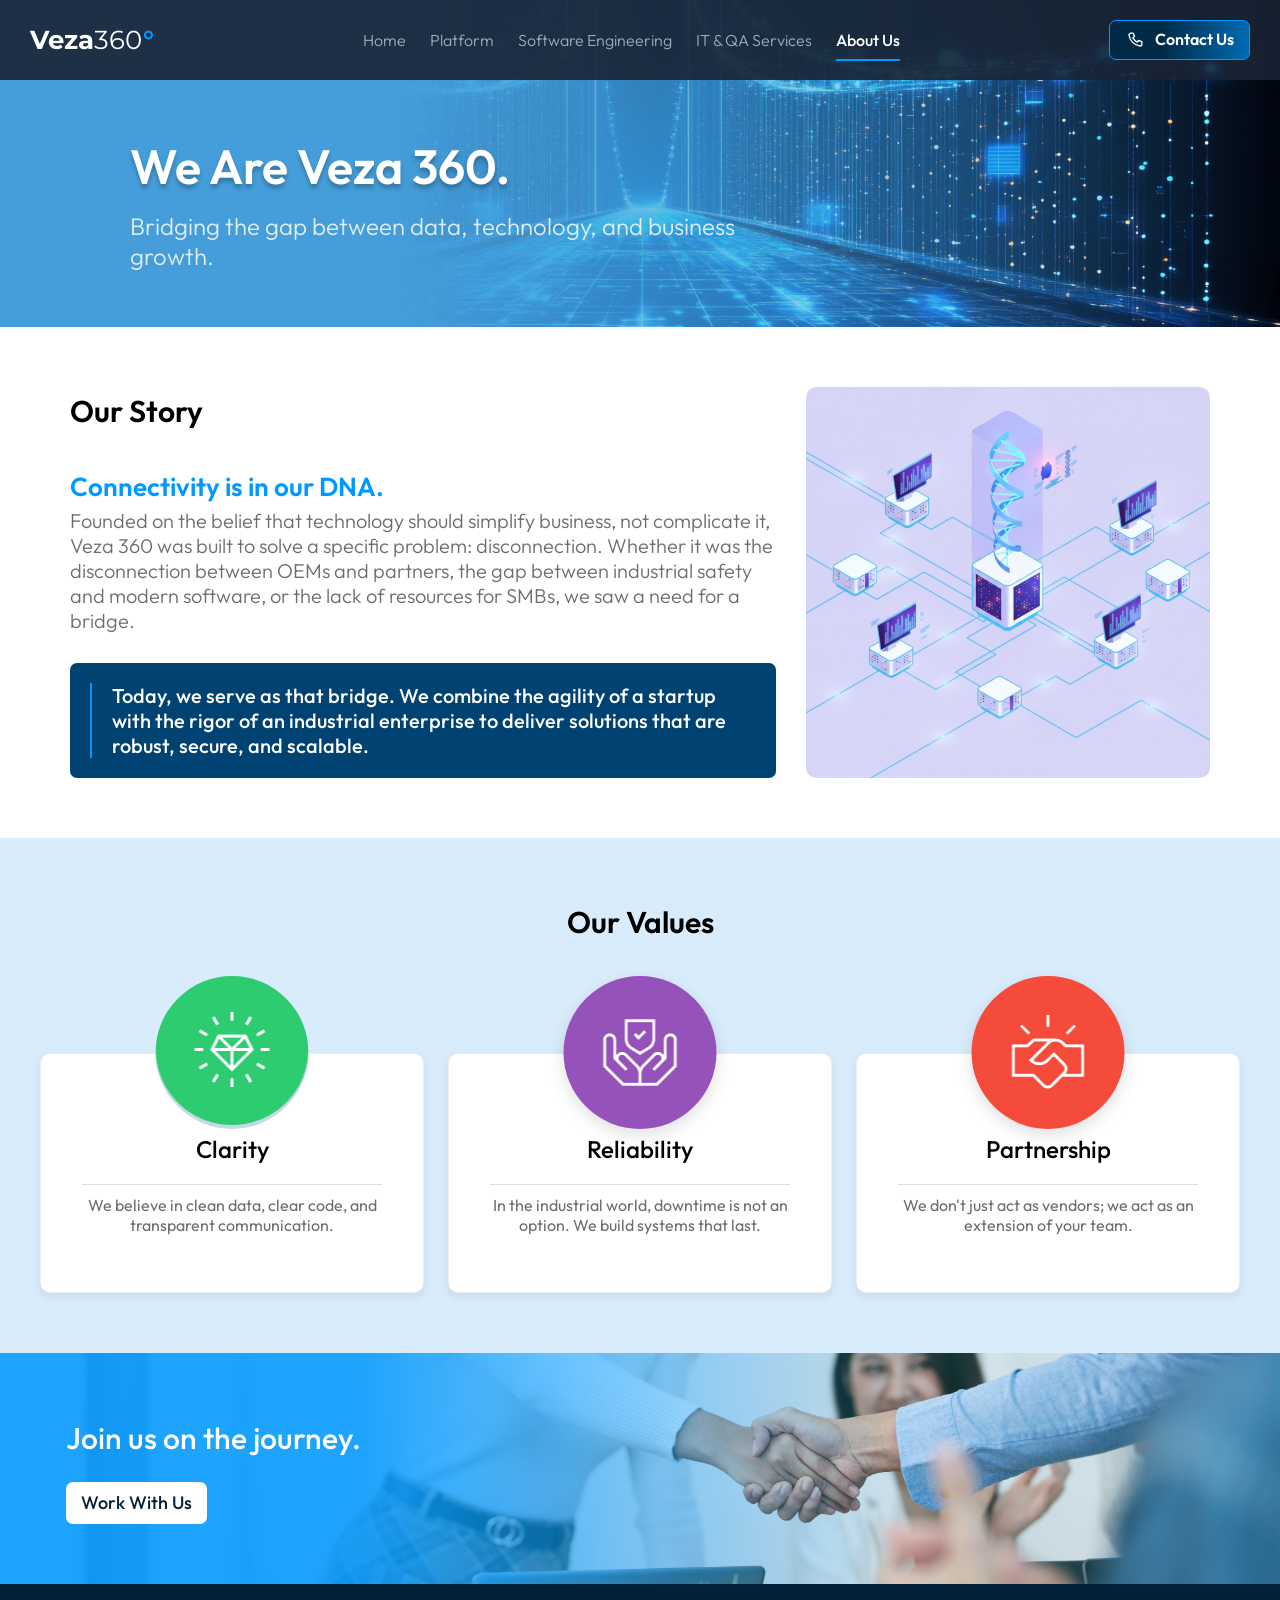
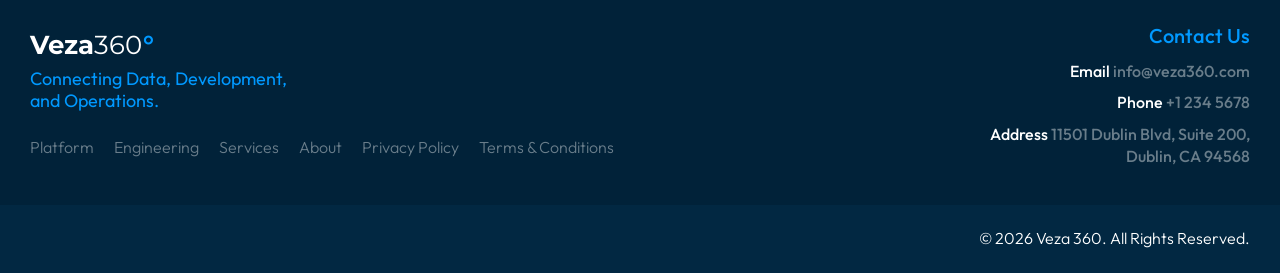
==== commit 918a3b74: "Align desktop inner-page hero spacing" ====
--- a/about.html
+++ b/about.html
@@ -7,7 +7,7 @@
     <link rel="preconnect" href="https://fonts.googleapis.com" />
     <link rel="preconnect" href="https://fonts.gstatic.com" crossorigin />
     <link href="https://fonts.googleapis.com/css2?family=Inter:wght@400&family=Montserrat:wght@400;700&family=Outfit:wght@300;400;500;600;700&display=swap" rel="stylesheet" />
-    <link rel="stylesheet" href="styles.css?v=16" />
+    <link rel="stylesheet" href="styles.css?v=18" />
     <link rel="stylesheet" href="about-values.css" />
   </head>
   <body class="about-page">
@@ -18,12 +18,16 @@
     </svg>
     <header class="site-header">
       <div class="header-inner">
-        <a class="brand" href="index.html#home" aria-label="Veza 360 home">Veza<span>360</span><b>°</b></a>
-        <button class="menu-toggle" aria-label="Open navigation" aria-expanded="false"><span></span><span></span><span></span></button>
-        <nav class="primary-nav" aria-label="Main navigation">
+        <div class="mobile-brand-group">
+          <button class="menu-toggle" type="button" aria-label="Open navigation" aria-expanded="false" aria-controls="primary-nav">
+            <img src="assets/figma/d3918.svg" width="24" height="24" alt="" />
+          </button>
+          <a class="brand" href="index.html#home" aria-label="Veza 360 home">Veza<span>360</span><b>°</b></a>
+        </div>
+        <nav class="primary-nav" id="primary-nav" aria-label="Main navigation">
           <a href="index.html#home">Home</a><a href="platform.html">Platform</a><a href="engineering.html">Software Engineering</a><a href="it-qa.html">IT &amp; QA Services</a><a class="active" href="about.html" aria-current="page">About Us</a>
         </nav>
-        <a class="header-contact" href="#about-contact"><svg class="phone-icon" viewBox="0 0 24 24" aria-hidden="true"><path d="M7 3.8h3l1.4 4-2 1.6a15 15 0 0 0 5.2 5.2l1.6-2 4 1.4v3c0 1.2-1 2.2-2.2 2.2A15.2 15.2 0 0 1 4.8 6c0-1.2 1-2.2 2.2-2.2Z" /></svg><span>Contact Us</span></a>
+        <a class="header-contact" href="contact.html"><svg class="phone-icon" viewBox="0 0 24 24" aria-hidden="true"><path d="M7 3.8h3l1.4 4-2 1.6a15 15 0 0 0 5.2 5.2l1.6-2 4 1.4v3c0 1.2-1 2.2-2.2 2.2A15.2 15.2 0 0 1 4.8 6c0-1.2 1-2.2 2.2-2.2Z" /></svg><span>Contact Us</span></a>
       </div>
     </header>
     <main>
--- a/styles.css
+++ b/styles.css
@@ -2629,3 +2629,67 @@
   height: 75px;
   object-fit: contain;
 }
+
+
+@media (max-width: 760px) {
+  .site-header,
+  main > :is(.hero, .platform-hero, .engineering-hero, .itqa-hero, .about-hero, .contact-hero) {
+    --mobile-header-height: 80px;
+  }
+
+  .site-header {
+    height: var(--mobile-header-height);
+  }
+
+  main > :is(.hero, .platform-hero, .engineering-hero, .itqa-hero, .about-hero, .contact-hero) {
+    --mobile-hero-gap: 24px;
+    height: auto;
+    min-height: 0;
+    align-items: flex-start;
+    padding-block: calc(var(--mobile-header-height) + var(--mobile-hero-gap)) var(--mobile-hero-gap);
+  }
+
+  main :is(.hero-inner, .platform-hero-inner, .engineering-hero-inner, .itqa-hero-inner, .about-hero-inner) {
+    padding-block: 0;
+  }
+
+  main > :is(.hero, .platform-hero, .engineering-hero, .itqa-hero, .about-hero, .contact-hero) h1 {
+    padding-top: 0;
+  }
+
+  :is(.about-hero-inner, .contact-hero .contact-shell) > p:last-child {
+    padding-bottom: 0;
+  }
+}
+
+
+@media (min-width: 761px) {
+  .site-header,
+  main > :is(.platform-hero, .engineering-hero, .itqa-hero, .about-hero, .contact-hero) {
+    --desktop-header-height: 80px;
+  }
+
+  .site-header {
+    height: var(--desktop-header-height);
+  }
+
+  main > :is(.platform-hero, .engineering-hero, .itqa-hero, .about-hero, .contact-hero) {
+    --desktop-hero-gap: 56px;
+    height: auto;
+    min-height: 0;
+    align-items: flex-start;
+    padding-block: calc(var(--desktop-header-height) + var(--desktop-hero-gap)) var(--desktop-hero-gap);
+  }
+
+  main :is(.platform-hero-inner, .engineering-hero-inner, .itqa-hero-inner, .about-hero-inner) {
+    padding-block: 0;
+  }
+
+  main > :is(.platform-hero, .engineering-hero, .itqa-hero, .about-hero, .contact-hero) h1 {
+    padding-top: 0;
+  }
+
+  :is(.about-hero-inner, .contact-hero .contact-shell) > p:last-child {
+    padding-bottom: 0;
+  }
+}
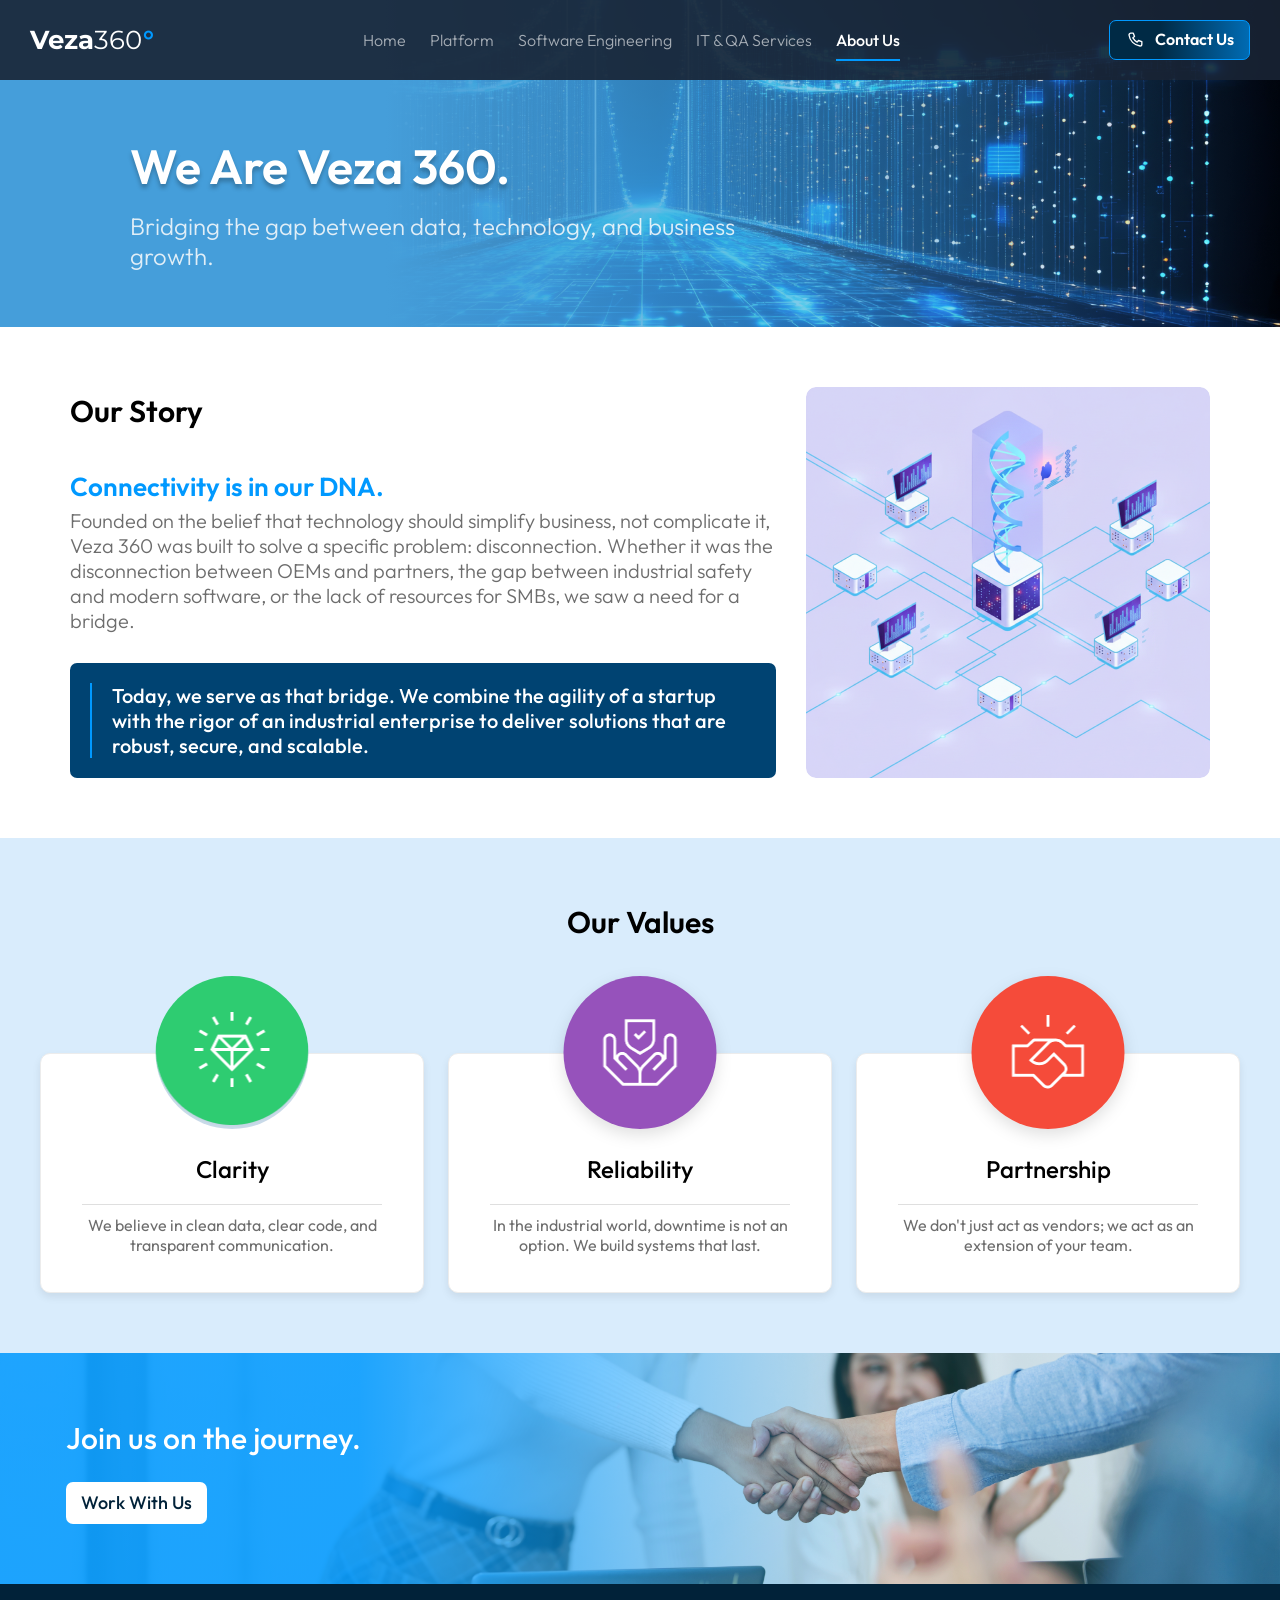
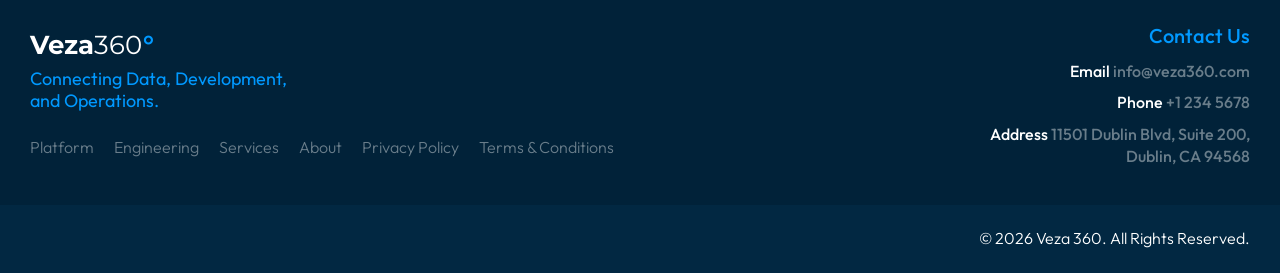
==== commit d2828517: "Increase About value badge spacing" ====
--- a/about.html
+++ b/about.html
@@ -8,7 +8,7 @@
     <link rel="preconnect" href="https://fonts.gstatic.com" crossorigin />
     <link href="https://fonts.googleapis.com/css2?family=Inter:wght@400&family=Montserrat:wght@400;700&family=Outfit:wght@300;400;500;600;700&display=swap" rel="stylesheet" />
     <link rel="stylesheet" href="styles.css?v=18" />
-    <link rel="stylesheet" href="about-values.css" />
+    <link rel="stylesheet" href="about-values.css?v=2" />
   </head>
   <body class="about-page">
     <svg width="0" height="0" aria-hidden="true" style="position: absolute">
--- a/styles.css
+++ b/styles.css
@@ -1267,9 +1267,9 @@
 .itqa-service-image img { position:absolute; inset:0; width:100%; height:100%; object-fit:cover; }
 .itqa-service-image h3 { position:relative; z-index:1; margin:0; font-size:24px; font-weight:600; line-height:normal; }
 .itqa-service-body { min-height:592px; padding:30px; }
-.itqa-service-it .itqa-service-body { background:var(--bright-blue); color:#fff; }
-.itqa-service-qa .itqa-service-body { background:var(--sky); }
-.itqa-lead { min-height:55px; margin:0 0 25px; font-size:18px; font-weight:400; line-height:normal; }
+.itqa-service-it { background:var(--bright-blue); color:#fff; }
+.itqa-service-qa { background:var(--sky); }
+.itqa-lead { min-height:55px; margin:0 0 25px; font-family:var(--body-font); font-size:18px; font-weight:400; line-height:normal; }
 .itqa-service-body h4 { margin:0 0 10px; font-size:22px; font-weight:600; line-height:normal; }
 .itqa-handles,.itqa-tests { display:grid; gap:10px; }
 .itqa-handle,.itqa-test { display:flex; align-items:flex-start; gap:15px; padding:20px; border-radius:7px; }
--- a/about-values.css
+++ b/about-values.css
@@ -10,6 +10,10 @@
   filter: url("#value-icon-matte");
 }
 
+.about-value > div {
+  padding-top: 100px;
+}
+
 .about-value > img,
 .about-value-orb {
   filter: drop-shadow(0 6px 8px rgb(0 0 0 / 12%));
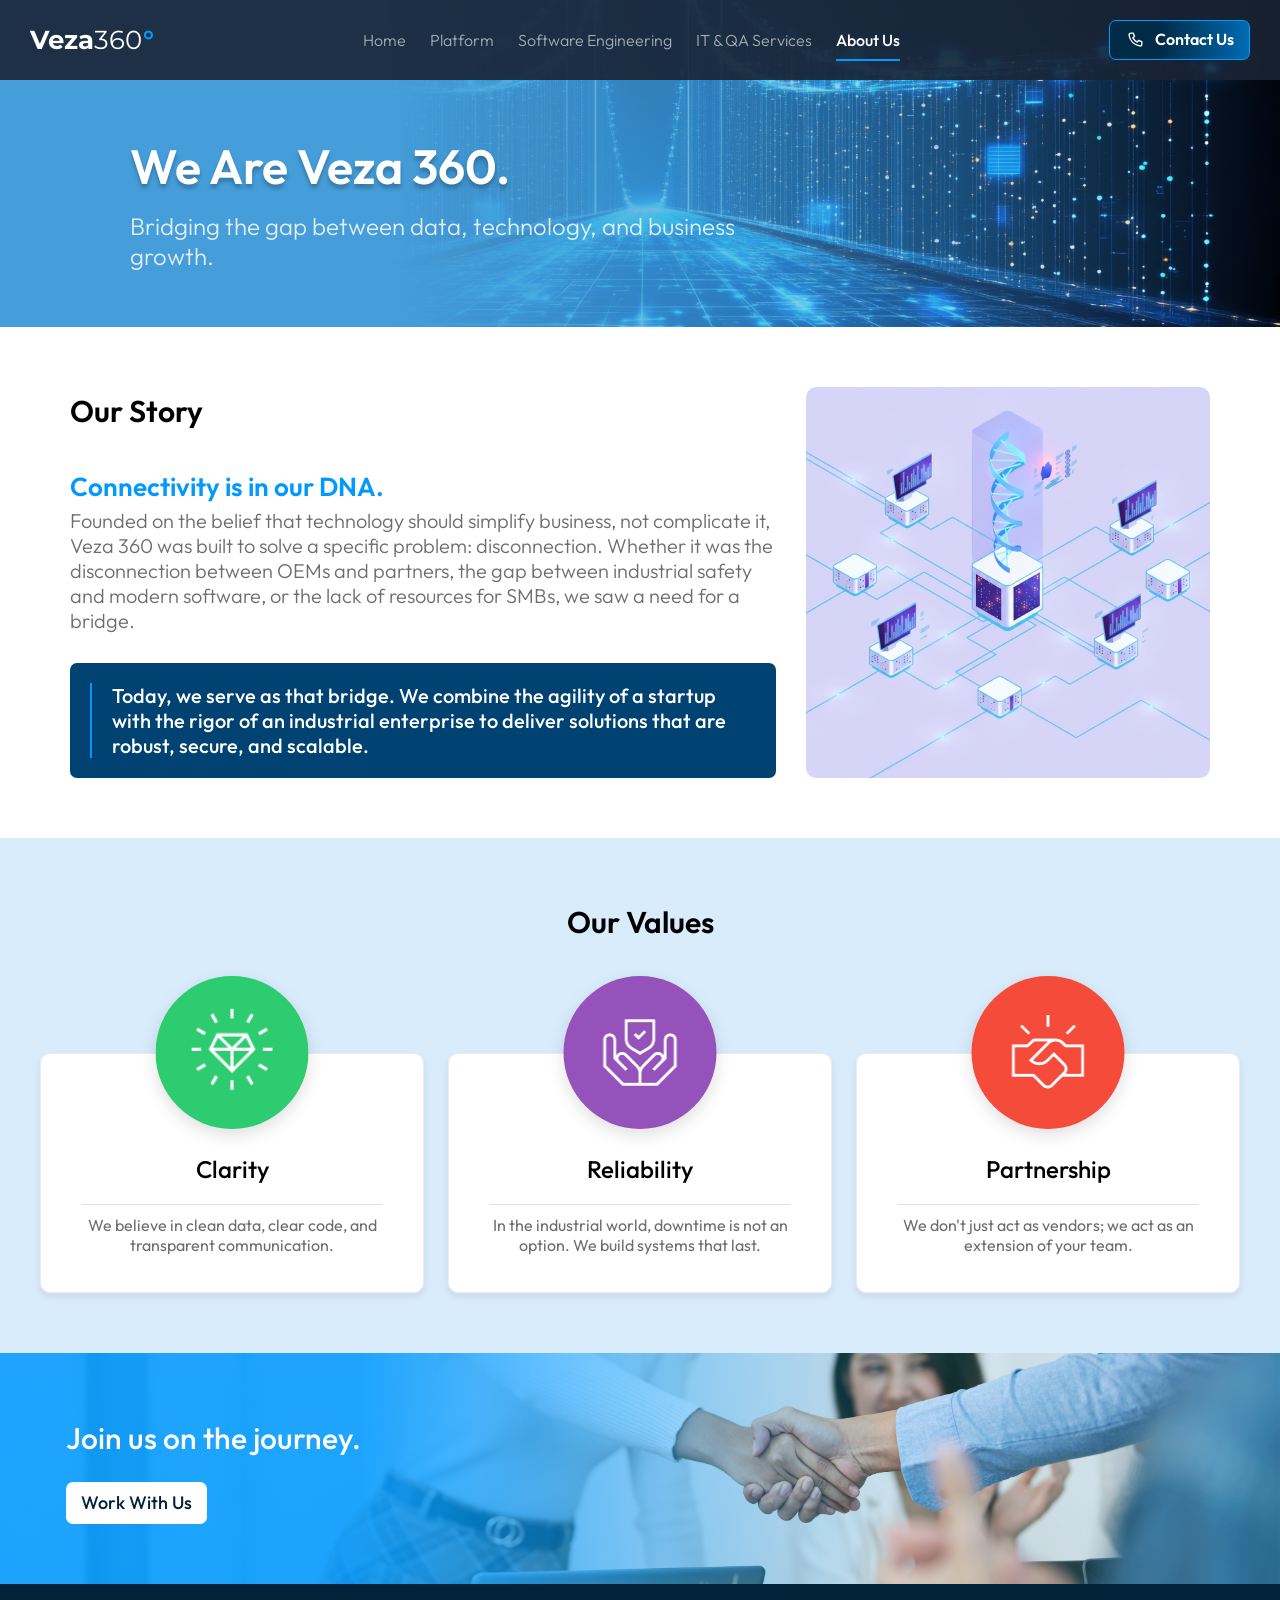
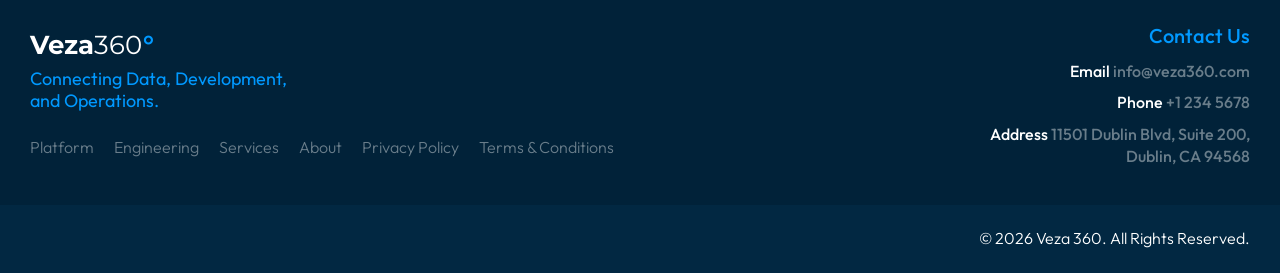
==== commit f74f1bb6: "Add files via upload" ====
--- a/about.html
+++ b/about.html
@@ -33,8 +33,8 @@
     <main>
       <section class="about-hero" aria-labelledby="about-title"><img src="assets/figma/about/hero.jpg" alt="" aria-hidden="true" /><div class="about-hero-inner"><h1 id="about-title">We Are Veza 360.</h1><p>Bridging the gap between data, technology, and business growth.</p></div></section>
       <section class="about-story" aria-labelledby="story-title"><div class="about-story-copy"><h2 id="story-title">Our Story</h2><h3>Connectivity is in our DNA.</h3><p>Founded on the belief that technology should simplify business, not complicate it, Veza 360 was built to solve a specific problem: disconnection. Whether it was the disconnection between OEMs and partners, the gap between industrial safety and modern software, or the lack of resources for SMBs, we saw a need for a bridge.</p><aside>Today, we serve as that bridge. We combine the agility of a startup with the rigor of an industrial enterprise to deliver solutions that are robust, secure, and scalable.</aside></div><img class="about-story-image" src="assets/figma/about/story.png" alt="Colleagues shaking hands in an office" /></section>
-      <section class="about-values" aria-labelledby="values-title"><h2 id="values-title">Our Values</h2><div class="about-values-grid"><article class="about-value"><img src="assets/figma/about/clarity.png" alt="" aria-hidden="true" /><div><h3>Clarity</h3><p>We believe in clean data, clear code, and transparent communication.</p></div></article><article class="about-value"><span class="about-value-orb"><img src="assets/figma/about/reliability.png" alt="" aria-hidden="true" /></span><div><h3>Reliability</h3><p>In the industrial world, downtime is not an option. We build systems that last.</p></div></article><article class="about-value"><span class="about-value-orb"><img src="assets/figma/about/partnership.png" alt="" aria-hidden="true" /></span><div><h3>Partnership</h3><p>We don't just act as vendors; we act as an extension of your team.</p></div></article></div></section>
-      <section class="about-contact" id="about-contact" aria-labelledby="about-contact-title"><div><h2 id="about-contact-title">Join us on the journey.</h2><a class="button button-light" href="mailto:info@veza360.com?subject=Work%20With%20Veza%20360">Work With Us</a></div></section>
+      <section class="about-values" aria-labelledby="values-title"><h2 id="values-title">Our Values</h2><div class="about-values-grid"><article class="about-value"><span class="about-value-orb clarity-orb"></span><div><h3>Clarity</h3><p>We believe in clean data, clear code, and transparent communication.</p></div></article><article class="about-value"><span class="about-value-orb"><img src="assets/figma/about/reliability.png" alt="" aria-hidden="true" /></span><div><h3>Reliability</h3><p>In the industrial world, downtime is not an option. We build systems that last.</p></div></article><article class="about-value"><span class="about-value-orb"><img src="assets/figma/about/partnership.png" alt="" aria-hidden="true" /></span><div><h3>Partnership</h3><p>We don't just act as vendors; we act as an extension of your team.</p></div></article></div></section>
+      <section class="about-contact" id="about-contact" aria-labelledby="about-contact-title"><div><h2 id="about-contact-title">Join us on the journey.</h2><a class="button button-light" href="contact.html">Work With Us</a></div></section>
     </main>
     <footer class="site-footer"><div class="footer-main"><div class="footer-brand-links"><div class="footer-brand-block"><a class="brand" href="index.html#home" aria-label="Veza 360 home">Veza<span>360</span><b>°</b></a><p>Connecting Data, Development,<br />and Operations.</p></div><nav class="footer-nav" aria-label="Footer navigation"><a href="platform.html">Platform</a><a href="engineering.html">Engineering</a><a href="it-qa.html">Services</a><a href="about.html" aria-current="page">About</a><a href="mailto:info@veza360.com?subject=Privacy%20Policy">Privacy Policy</a><a href="mailto:info@veza360.com?subject=Terms%20and%20Conditions">Terms &amp; Conditions</a></nav></div><address class="footer-contact"><h2>Contact Us</h2><a href="mailto:info@veza360.com"><span class="contact-label">Email</span> <span class="contact-value">info@veza360.com</span></a><a href="tel:+12345678"><span class="contact-label">Phone</span> <span class="contact-value">+1 234 5678</span></a><p><span class="contact-label">Address</span> <span class="contact-value">11501 Dublin Blvd, Suite 200,<br />Dublin, CA 94568</span></p></address></div><div class="copyright">© 2026 Veza 360. All Rights Reserved.</div></footer>
     <script src="script.js"></script>
--- a/styles.css
+++ b/styles.css
@@ -758,6 +758,116 @@
   line-height: 1.25;
 }
 
+.platform-video {
+  padding: 60px 0;
+  background: #012239;
+  color: #fff;
+}
+
+.platform-video-header {
+  max-width: 720px;
+  margin-bottom: 28px;
+}
+
+.platform-video-header h2 {
+  margin: 0 0 10px;
+  color: #fff;
+  font-size: 30px;
+  font-weight: 600;
+  line-height: 1.2;
+}
+
+.platform-video-header p {
+  margin: 0;
+  color: rgba(252, 252, 252, 0.8);
+  font-size: 20px;
+  font-weight: 300;
+  line-height: 1.3;
+}
+
+.platform-video-frame {
+  position: relative;
+  overflow: hidden;
+  width: 100%;
+  aspect-ratio: 16 / 9;
+  border: 1px solid rgba(0, 153, 255, 0.35);
+  border-radius: 10px;
+  background: #001524;
+  box-shadow: 0 18px 42px rgba(0, 0, 0, 0.35);
+}
+
+.platform-video-frame iframe {
+  position: absolute;
+  inset: 0;
+  width: 100%;
+  height: 100%;
+  border: 0;
+}
+
+.platform-video-poster {
+  position: relative;
+  display: grid;
+  width: 100%;
+  height: 100%;
+  place-items: center;
+  padding: 0;
+  border: 0;
+  background: #001524;
+  cursor: pointer;
+}
+
+.platform-video-poster::after {
+  position: absolute;
+  inset: 0;
+  background: linear-gradient(180deg, rgba(1, 34, 57, 0.18) 0%, rgba(1, 34, 57, 0.45) 100%);
+  content: "";
+  transition: background 0.2s ease;
+}
+
+.platform-video-poster img {
+  position: absolute;
+  inset: 0;
+  width: 100%;
+  height: 100%;
+  object-fit: cover;
+}
+
+.platform-video-play {
+  position: relative;
+  z-index: 1;
+  display: grid;
+  width: 76px;
+  height: 76px;
+  place-items: center;
+  border: 2px solid rgba(255, 255, 255, 0.85);
+  border-radius: 50%;
+  background: rgba(0, 153, 255, 0.92);
+  box-shadow: 0 10px 28px rgba(0, 0, 0, 0.4);
+  transition: transform 0.2s ease, background-color 0.2s ease;
+}
+
+.platform-video-play svg {
+  width: 44px;
+  height: 44px;
+  margin-left: 3px;
+  fill: #fff;
+}
+
+.platform-video-poster:hover .platform-video-play,
+.platform-video-poster:focus-visible .platform-video-play {
+  transform: scale(1.07);
+  background: var(--bright-blue);
+}
+
+.platform-video-poster:hover::after {
+  background: linear-gradient(180deg, rgba(1, 34, 57, 0.08) 0%, rgba(1, 34, 57, 0.32) 100%);
+}
+
+.platform-video-poster:focus-visible {
+  outline: 2px solid var(--bright-blue);
+  outline-offset: -2px;
+}
+
 .platform-features {
   min-height: 443px;
   padding: 60px 0;
@@ -1068,9 +1178,22 @@
   }
 
   .platform-features,
-  .platform-audience {
+  .platform-audience,
+  .platform-video {
     min-height: 0;
     padding: 40px 0;
+  }
+
+  .platform-video-header {
+    margin-bottom: 20px;
+  }
+
+  .platform-video-header h2 {
+    font-size: 28px;
+  }
+
+  .platform-video-header p {
+    font-size: 18px;
   }
 
   .platform-features h2,
@@ -2051,6 +2174,19 @@
   color: #cdcdcd;
 }
 
+.capability-design {
+  grid-column: 1 / -1;
+}
+
+.capability-design::after {
+  background: linear-gradient(to left, rgba(0, 67, 114, 0) 0%, rgba(0, 67, 114, 0.95) 52%);
+}
+
+.capability-design > p {
+  width: min(560px, 100%);
+  border-left-color: #0099ff;
+}
+
 .engineering-process {
   padding: 80px 0;
   background: var(--sky);
@@ -2118,12 +2254,13 @@
 
 .engineering-process-symbol {
   position: absolute;
-  top: 26px;
-  left: 26px;
+  inset: 0;
+  margin: auto;
   display: block;
   width: 48px;
   height: 48px;
   max-width: none;
+  transform-origin: center center;
 }
 
 .engineering-process-step h3 {
@@ -2303,7 +2440,8 @@
   }
 
   .engineering-capability-card {
-    height: 213px;
+    min-height: 213px;
+    height: auto;
     padding: 30px;
   }
 
@@ -2421,119 +2559,194 @@
 }
 
 /* Our Process sequence */
+.engineering-process.is-waiting .engineering-process-step {
+  opacity: 0;
+  transform: translateY(12px);
+}
+
+.engineering-process.is-waiting .engineering-process-step h3 {
+  opacity: 0;
+  transform: translateX(-40px);
+}
+
+.engineering-process.is-waiting .engineering-process-step p {
+  opacity: 0;
+  transform: translateX(40px);
+}
+
+.engineering-process.is-waiting .engineering-process-connector {
+  opacity: 0;
+}
+
 .engineering-process.is-animated .engineering-process-step,
-.engineering-process.is-animated .engineering-process-connector {
-  animation-duration: 8s;
+.engineering-process.is-animated .engineering-process-connector,
+.engineering-process.is-animated .engineering-process-step h3,
+.engineering-process.is-animated .engineering-process-step p {
+  animation-duration: 7s;
   animation-iteration-count: 1;
   animation-timing-function: cubic-bezier(0.4, 0, 0.2, 1);
   animation-fill-mode: forwards;
 }
 
+/* Step 1 */
 .engineering-process.is-animated .engineering-process-step-1 {
-  animation-name: process-step-one;
-}
-
+  animation-name: process-step-1;
+}
+.engineering-process.is-animated .engineering-process-step-1 h3 {
+  animation-name: process-title-1;
+}
+.engineering-process.is-animated .engineering-process-step-1 p {
+  animation-name: process-desc-1;
+}
+.engineering-process.is-animated .engineering-process-step-1 .engineering-process-symbol {
+  animation: process-icon-1 7s linear 1 forwards;
+}
+.engineering-process.is-animated .engineering-process-connector-1 {
+  animation-name: process-conn-1;
+}
+
+/* Step 2 */
 .engineering-process.is-animated .engineering-process-step-2 {
-  animation-name: process-step-two;
-}
-
+  animation-name: process-step-2;
+}
+.engineering-process.is-animated .engineering-process-step-2 h3 {
+  animation-name: process-title-2;
+}
+.engineering-process.is-animated .engineering-process-step-2 p {
+  animation-name: process-desc-2;
+}
+.engineering-process.is-animated .engineering-process-step-2 .engineering-process-symbol {
+  animation: process-icon-2 7s cubic-bezier(0.4, 0, 0.2, 1) 1 forwards;
+}
+.engineering-process.is-animated .engineering-process-connector-2 {
+  animation-name: process-conn-2;
+}
+
+/* Step 3 */
 .engineering-process.is-animated .engineering-process-step-3 {
-  animation-name: process-step-three;
-}
-
+  animation-name: process-step-3;
+}
+.engineering-process.is-animated .engineering-process-step-3 h3 {
+  animation-name: process-title-3;
+}
+.engineering-process.is-animated .engineering-process-step-3 p {
+  animation-name: process-desc-3;
+}
+.engineering-process.is-animated .engineering-process-step-3 .engineering-process-symbol {
+  animation: process-icon-3 7s ease-in-out 1 forwards;
+}
+.engineering-process.is-animated .engineering-process-connector-3 {
+  animation-name: process-conn-3;
+}
+
+/* Step 4 */
 .engineering-process.is-animated .engineering-process-step-4 {
-  animation-name: process-step-four;
-}
-
-.engineering-process.is-animated .engineering-process-connector-1 {
-  animation-name: process-connector-one;
-}
-
-.engineering-process.is-animated .engineering-process-connector-2 {
-  animation-name: process-connector-two;
-}
-
-.engineering-process.is-animated .engineering-process-connector-3 {
-  animation-name: process-connector-three;
-}
-
-.engineering-process.is-animated .engineering-process-step-1 .engineering-process-symbol {
-  animation: process-discovery-detail 8s linear infinite;
-}
-
-.engineering-process.is-animated .engineering-process-step-2 .engineering-process-symbol {
-  animation: process-architecture-detail 8s cubic-bezier(0.4, 0, 0.2, 1) infinite;
-}
-
-.engineering-process.is-animated .engineering-process-step-3 .engineering-process-symbol {
-  animation: process-development-detail 8s ease-in-out infinite;
-}
-
+  animation-name: process-step-4;
+}
+.engineering-process.is-animated .engineering-process-step-4 h3 {
+  animation-name: process-title-4;
+}
+.engineering-process.is-animated .engineering-process-step-4 p {
+  animation-name: process-desc-4;
+}
 .engineering-process.is-animated .engineering-process-step-4 .engineering-process-symbol {
-  animation: process-launch-detail 8s cubic-bezier(0.4, 0, 0.2, 1) infinite;
-}
-
-@keyframes process-step-one {
-  0%, 5% { opacity: 0; transform: translateY(12px); }
-  12%, 100% { opacity: 1; transform: translateY(0); }
-}
-
-@keyframes process-step-two {
-  0%, 20% { opacity: 0; transform: translateY(12px); }
-  27%, 100% { opacity: 1; transform: translateY(0); }
-}
-
-@keyframes process-step-three {
-  0%, 35% { opacity: 0; transform: translateY(12px); }
-  42%, 100% { opacity: 1; transform: translateY(0); }
-}
-
-@keyframes process-step-four {
+  animation: process-icon-4 7s cubic-bezier(0.4, 0, 0.2, 1) 1 forwards;
+}
+
+/* Keyframes: Step Containers */
+@keyframes process-step-1 {
+  0%, 2% { opacity: 0; transform: translateY(12px); }
+  5%, 100% { opacity: 1; transform: translateY(0); }
+}
+@keyframes process-step-2 {
+  0%, 25% { opacity: 0; transform: translateY(12px); }
+  28%, 100% { opacity: 1; transform: translateY(0); }
+}
+@keyframes process-step-3 {
   0%, 50% { opacity: 0; transform: translateY(12px); }
-  57%, 100% { opacity: 1; transform: translateY(0); }
-}
-
-@keyframes process-connector-one {
-  0%, 15% { opacity: 0; filter: brightness(1); }
-  22%, 100% { opacity: 1; filter: brightness(1.2) drop-shadow(0 0 3px rgba(0, 153, 255, 0.5)); }
-}
-
-@keyframes process-connector-two {
-  0%, 30% { opacity: 0; filter: brightness(1); }
-  37%, 100% { opacity: 1; filter: brightness(1.2) drop-shadow(0 0 3px rgba(0, 153, 255, 0.5)); }
-}
-
-@keyframes process-connector-three {
-  0%, 45% { opacity: 0; filter: brightness(1); }
-  52%, 100% { opacity: 1; filter: brightness(1.2) drop-shadow(0 0 3px rgba(0, 153, 255, 0.5)); }
-}
-
-@keyframes process-discovery-detail {
-  0%, 10% { transform: rotate(0deg); filter: brightness(1); }
-  72% { transform: rotate(360deg); filter: brightness(1.16) drop-shadow(0 0 4px rgba(0, 153, 255, 0.45)); }
-  92%, 100% { transform: rotate(360deg); filter: brightness(1); }
-}
-
-@keyframes process-architecture-detail {
-  0%, 26% { transform: translateY(5px) scale(0.92); filter: brightness(1); }
-  33% { transform: translateY(0) scale(1.06); filter: brightness(1.22) drop-shadow(0 0 5px rgba(0, 153, 255, 0.55)); }
-  42%, 100% { transform: translateY(0) scale(1); filter: brightness(1); }
-}
-
-@keyframes process-development-detail {
-  0%, 41% { transform: rotate(0deg); filter: brightness(1); }
-  50% { transform: rotate(-4deg); filter: brightness(1.18); }
-  61% { transform: rotate(4deg); filter: brightness(1.18) drop-shadow(0 0 4px rgba(0, 153, 255, 0.45)); }
-  75%, 100% { transform: rotate(0deg); filter: brightness(1); }
-}
-
-@keyframes process-launch-detail {
-  0%, 56% { transform: translateY(6px); filter: brightness(1); }
-  64% { transform: translateY(-5px); filter: brightness(1.24) drop-shadow(0 6px 5px rgba(0, 153, 255, 0.52)); }
-  74%, 100% { transform: translateY(0); filter: brightness(1); }
+  53%, 100% { opacity: 1; transform: translateY(0); }
+}
+@keyframes process-step-4 {
+  0%, 75% { opacity: 0; transform: translateY(12px); }
+  78%, 100% { opacity: 1; transform: translateY(0); }
+}
+
+/* Keyframes: Titles from Left */
+@keyframes process-title-1 {
+  0%, 4% { opacity: 0; transform: translateX(-40px); }
+  10%, 100% { opacity: 1; transform: translateX(0); }
+}
+@keyframes process-title-2 {
+  0%, 29% { opacity: 0; transform: translateX(-40px); }
+  35%, 100% { opacity: 1; transform: translateX(0); }
+}
+@keyframes process-title-3 {
+  0%, 54% { opacity: 0; transform: translateX(-40px); }
+  60%, 100% { opacity: 1; transform: translateX(0); }
+}
+@keyframes process-title-4 {
+  0%, 79% { opacity: 0; transform: translateX(-40px); }
+  85%, 100% { opacity: 1; transform: translateX(0); }
+}
+
+/* Keyframes: Descriptions from Right */
+@keyframes process-desc-1 {
+  0%, 4% { opacity: 0; transform: translateX(40px); }
+  10%, 100% { opacity: 1; transform: translateX(0); }
+}
+@keyframes process-desc-2 {
+  0%, 29% { opacity: 0; transform: translateX(40px); }
+  35%, 100% { opacity: 1; transform: translateX(0); }
+}
+@keyframes process-desc-3 {
+  0%, 54% { opacity: 0; transform: translateX(40px); }
+  60%, 100% { opacity: 1; transform: translateX(0); }
+}
+@keyframes process-desc-4 {
+  0%, 79% { opacity: 0; transform: translateX(40px); }
+  85%, 100% { opacity: 1; transform: translateX(0); }
+}
+
+/* Keyframes: Fast Icon Animations */
+@keyframes process-icon-1 {
+  0%, 2% { transform: rotate(0deg); filter: brightness(1); }
+  7% { transform: rotate(360deg); filter: brightness(1.18) drop-shadow(0 0 4px rgba(0, 153, 255, 0.45)); }
+  12%, 100% { transform: rotate(360deg); filter: brightness(1); }
+}
+@keyframes process-icon-2 {
+  0%, 27% { transform: translateY(5px) scale(0.92); filter: brightness(1); }
+  32% { transform: translateY(0) scale(1.06); filter: brightness(1.22) drop-shadow(0 0 5px rgba(0, 153, 255, 0.55)); }
+  37%, 100% { transform: translateY(0) scale(1); filter: brightness(1); }
+}
+@keyframes process-icon-3 {
+  0%, 52% { transform: rotate(0deg); filter: brightness(1); }
+  57% { transform: rotate(-4deg); filter: brightness(1.18); }
+  62% { transform: rotate(4deg); filter: brightness(1.18) drop-shadow(0 0 4px rgba(0, 153, 255, 0.45)); }
+  67%, 100% { transform: rotate(0deg); filter: brightness(1); }
+}
+@keyframes process-icon-4 {
+  0%, 77% { transform: translateY(6px); filter: brightness(1); }
+  82% { transform: translateY(-5px); filter: brightness(1.24) drop-shadow(0 6px 5px rgba(0, 153, 255, 0.52)); }
+  87%, 100% { transform: translateY(0); filter: brightness(1); }
+}
+
+/* Keyframes: Connectors */
+@keyframes process-conn-1 {
+  0%, 18% { opacity: 0; filter: brightness(1); }
+  23%, 100% { opacity: 1; filter: brightness(1.2) drop-shadow(0 0 3px rgba(0, 153, 255, 0.5)); }
+}
+@keyframes process-conn-2 {
+  0%, 43% { opacity: 0; filter: brightness(1); }
+  48%, 100% { opacity: 1; filter: brightness(1.2) drop-shadow(0 0 3px rgba(0, 153, 255, 0.5)); }
+}
+@keyframes process-conn-3 {
+  0%, 68% { opacity: 0; filter: brightness(1); }
+  73%, 100% { opacity: 1; filter: brightness(1.2) drop-shadow(0 0 3px rgba(0, 153, 255, 0.5)); }
 }
 
 @media (prefers-reduced-motion: reduce) {
+  .engineering-process.is-waiting .engineering-process-step,
+  .engineering-process.is-waiting .engineering-process-connector,
   .engineering-process.is-animated .engineering-process-step,
   .engineering-process.is-animated .engineering-process-connector,
   .engineering-process.is-animated .engineering-process-symbol {
--- a/about-values.css
+++ b/about-values.css
@@ -1,13 +1,12 @@
-/* The Clarity export includes 20px of surrounding canvas on each side. */
-.about-value > img {
-  width: 193px;
-  height: 193px;
-  top: -20px;
-  clip-path: circle(76.5px);
+.about-value-orb img {
+  filter: url("#value-icon-matte");
 }
 
-.about-value-orb img {
-  filter: url("#value-icon-matte");
+.clarity-orb {
+  background-image: url("assets/figma/about/clarity.png");
+  background-size: 136% 136%;
+  background-position: center center;
+  background-repeat: no-repeat;
 }
 
 .about-value > div {
